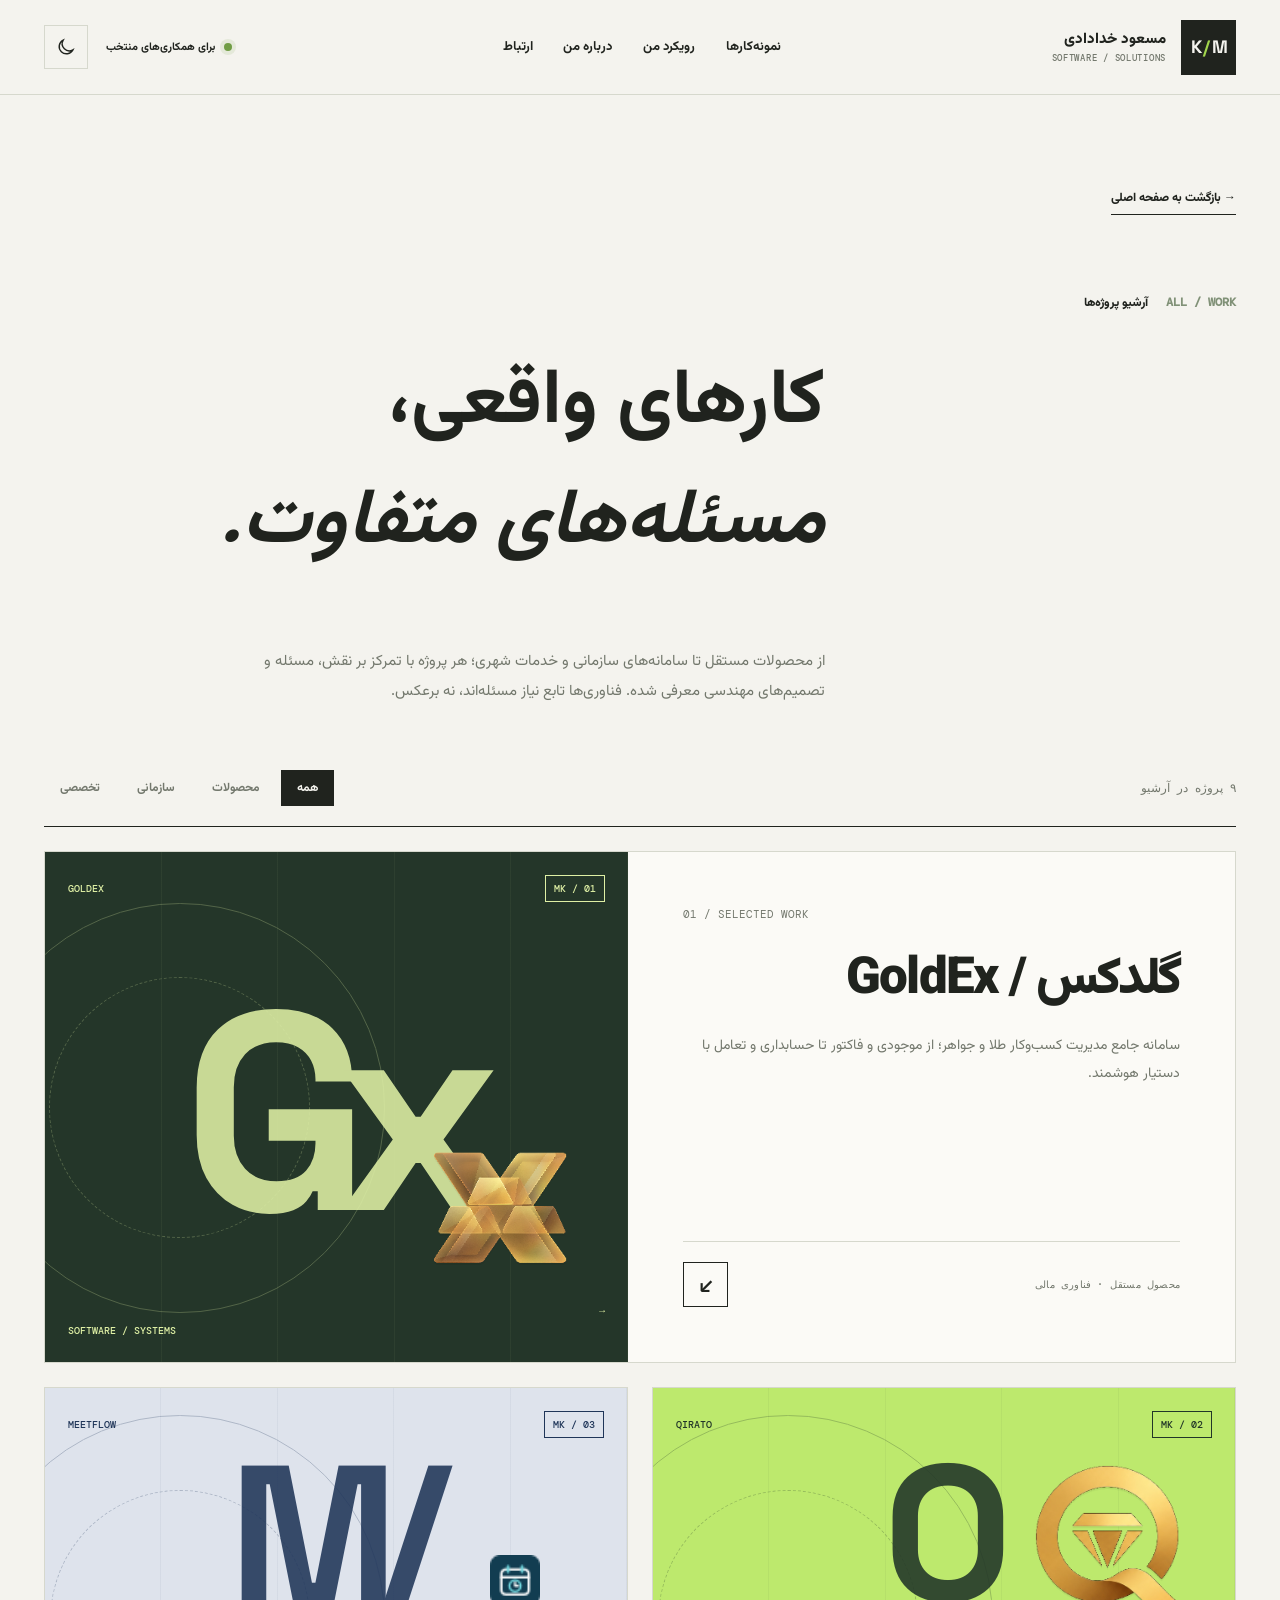
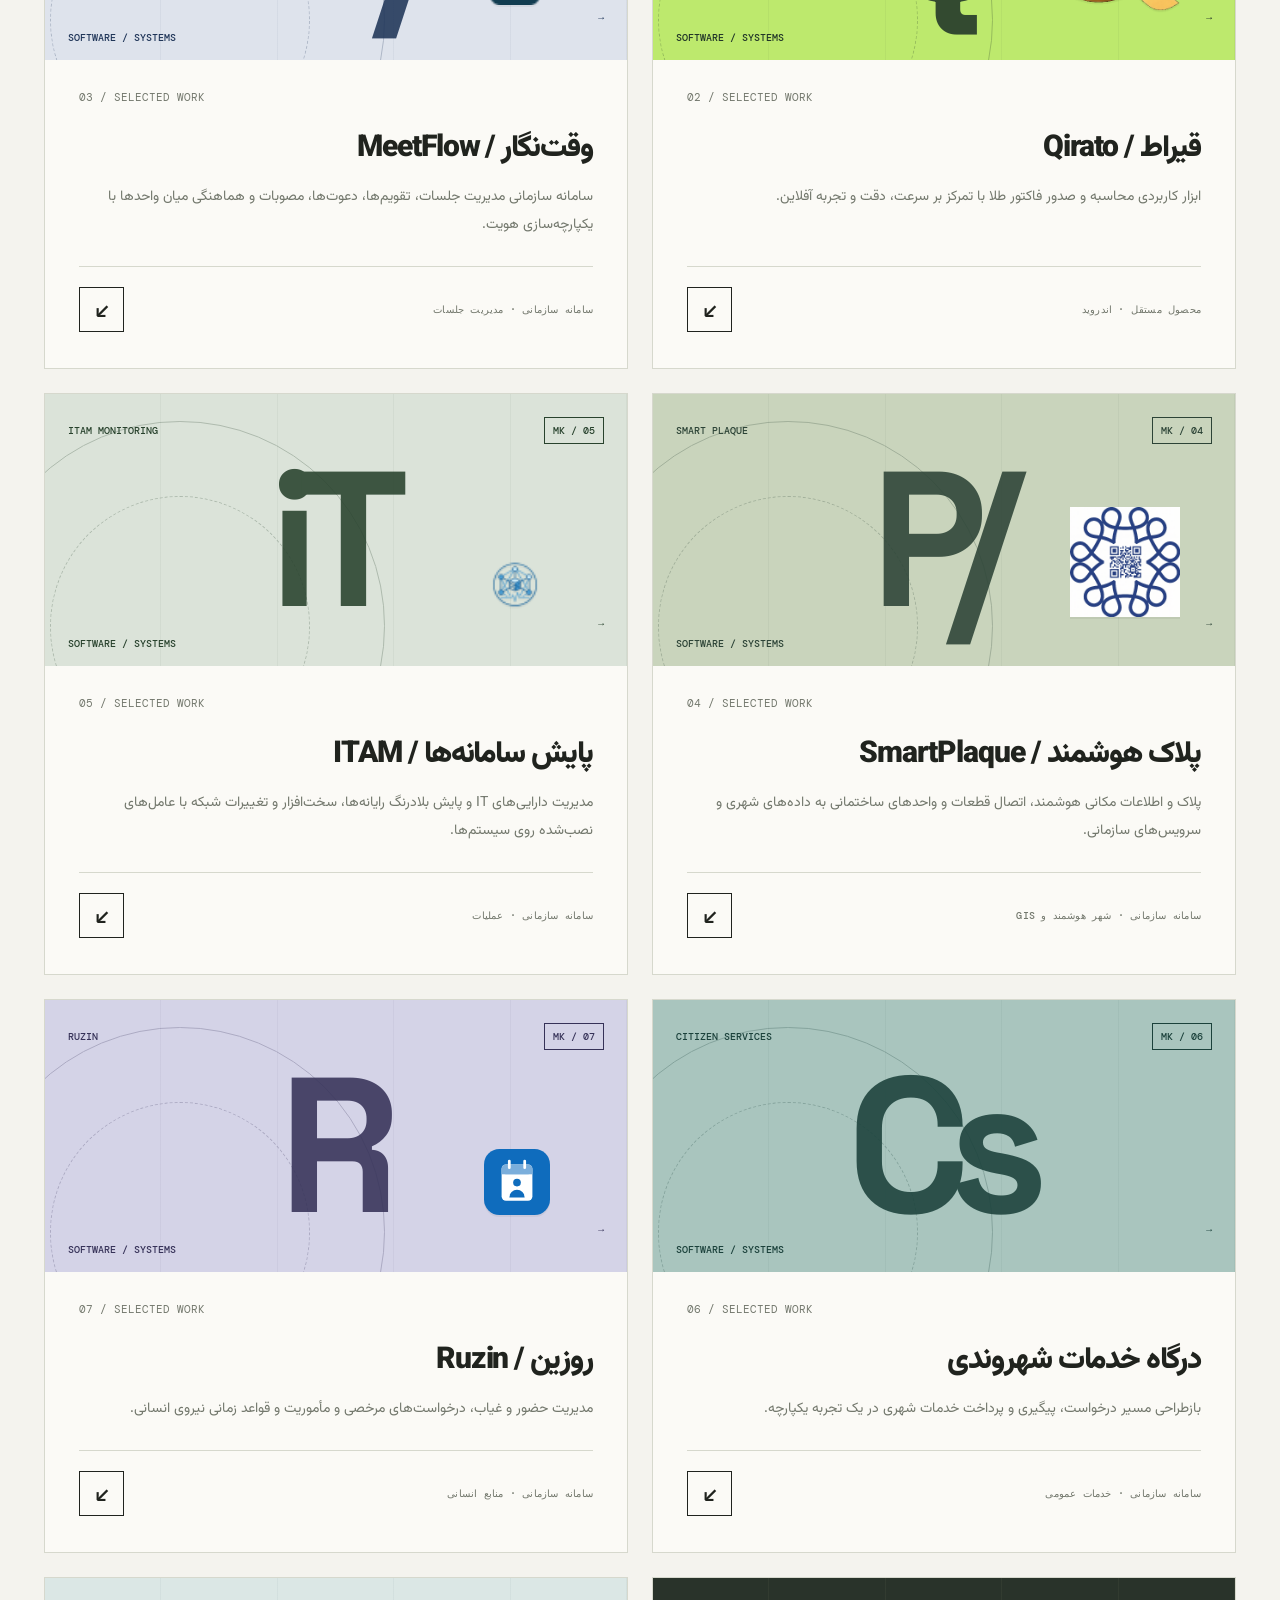
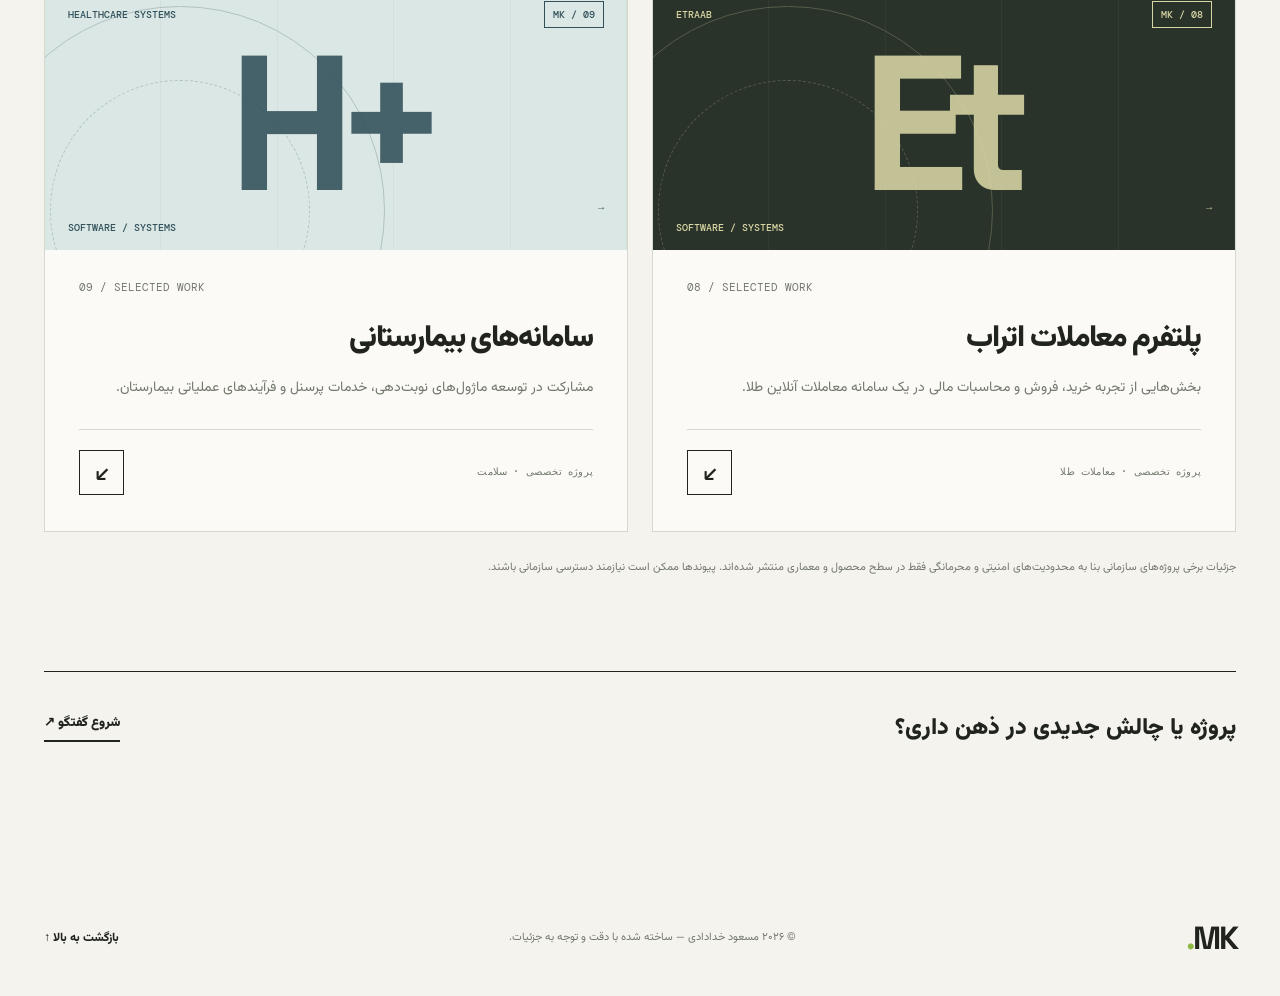
==== projects.html @ f6b13db1 "feat: split portfolio into curated homepage and researched project archive" ====
<!doctype html>
<html lang="fa" dir="rtl">
<head>
  <meta charset="utf-8">
  <meta name="viewport" content="width=device-width, initial-scale=1">
  <meta name="theme-color" content="#f4f3ee">
  <meta name="description" content="آرشیو نمونه‌کارهای مسعود خدادادی: GoldEx، Qirato، وقت‌نگار، پلاک هوشمند، ITAM و سامانه‌های سازمانی دیگر همراه با مسئله، نقش و تصمیم‌های فنی.">
  <meta name="keywords" content="مسعود خدادادی, Masoud Khodadadi, Software Engineer, Solution Architect, AI Native, Agent Orchestration, Product Engineering, GoldEx, .NET, معماری نرم‌افزار">
  <meta name="author" content="مسعود خدادادی">
  <meta property="og:type" content="website">
  <meta property="og:locale" content="fa_IR">
  <meta property="og:title" content="مسعود خدادادی — مهندسیِ محصول، فراتر از کد">
  <meta property="og:description" content="از شناخت مسئله و انتخاب معماری تا هدایت توسعه، اعتبارسنجی و تحویل نرم‌افزار.">
  <meta property="og:url" content="https://masoudkhodadadi.ir/projects.html">
  <meta property="og:image" content="https://masoudkhodadadi.ir/assets/masoud-portrait.jpg">
  <link rel="canonical" href="https://masoudkhodadadi.ir/projects.html">
  <link rel="icon" type="image/jpeg" href="/assets/masoud-portrait.jpg">
  <link rel="preconnect" href="https://fonts.googleapis.com">
  <link rel="preconnect" href="https://fonts.gstatic.com" crossorigin>
  <link href="https://fonts.googleapis.com/css2?family=DM+Mono:wght@400;500&family=Space+Grotesk:wght@400;500;600;700&family=Vazirmatn:wght@400;500;600;700;800;900&display=swap" rel="stylesheet">
  <link rel="stylesheet" href="/styles.css?v=4.0">
  <script defer src="/app.js?v=4.0"></script>
  <script type="application/ld+json">{"@context":"https://schema.org","@type":"Person","name":"Masoud Khodadadi","url":"https://masoudkhodadadi.ir/","jobTitle":"Software Engineer & Solution Architect","knowsAbout":["Software Architecture","Product Engineering","AI-assisted Software Development",".NET","Enterprise Systems"]}</script>
  <title>پروژه‌ها و نمونه‌کارها — مسعود خدادادی</title>
</head>
<body data-page="archive">
  <a class="skip-link" href="#main">رفتن به محتوای اصلی</a>
  <div class="scroll-line" id="scroll-line" aria-hidden="true"></div>
  <header class="site-header" id="site-header">
    <div class="shell header-inner">
      <a class="brand" href="/index.html" aria-label="مسعود خدادادی، صفحه اصلی">
        <span class="brand-symbol" aria-hidden="true"><span>M</span><span class="brand-slash">/</span><span>K</span></span>
        <span class="brand-name">مسعود خدادادی<span class="brand-sub" lang="en" dir="ltr">SOFTWARE / SOLUTIONS</span></span>
      </a>
      <nav class="main-nav" aria-label="منوی اصلی">
        <a href="/projects.html">نمونه‌کارها</a>
        <a href="/index.html#approach">رویکرد من</a>
        <a href="/index.html#about">درباره من</a>
        <a href="/index.html#contact">ارتباط</a>
      </nav>
      <div class="header-actions">
        <span class="availability-label"><span class="signal-dot"></span> برای همکاری‌های منتخب</span>
        <button type="button" class="theme-switch" id="theme-switch" aria-label="تغییر حالت روشن و تاریک" title="تغییر تم">
          <svg class="moon-icon" viewBox="0 0 24 24" fill="none" stroke="currentColor" stroke-width="1.7" aria-hidden="true"><path d="M20.3 15.4A8.6 8.6 0 0 1 8.6 3.7 8.7 8.7 0 1 0 20.3 15.4Z"/></svg>
          <svg class="sun-icon" viewBox="0 0 24 24" fill="none" stroke="currentColor" stroke-width="1.7" aria-hidden="true"><circle cx="12" cy="12" r="4.2"/><path d="M12 1.5v2.2m0 16.6v2.2M1.5 12h2.2m16.6 0h2.2M4.6 4.6l1.6 1.6m11.6 11.6 1.6 1.6m0-14.8-1.6 1.6M6.2 17.8l-1.6 1.6"/></svg>
        </button>
        <button class="menu-switch" id="menu-switch" aria-expanded="false" aria-controls="mobile-nav" aria-label="باز کردن منو" type="button"><span></span><span></span></button>
      </div>
    </div>
    <nav class="mobile-nav" id="mobile-nav" aria-label="منوی موبایل" inert>
      <a href="/projects.html"><span>01</span> نمونه‌کارها</a>
      <a href="/index.html#approach"><span>02</span> رویکرد من</a>
      <a href="/index.html#about"><span>03</span> درباره من</a>
      <a href="/index.html#contact"><span>04</span> ارتباط</a>
    </nav>
  </header>

  <main id="main" class="archive-main">
    <section class="work-section section-pad work-archive" aria-labelledby="work-heading">
      <div class="shell">
        <a class="archive-back" href="/index.html">→ بازگشت به صفحه اصلی</a>
        <div class="section-heading">
          <div class="section-ident"><span class="section-no" lang="en">ALL / WORK</span><span>آرشیو پروژه‌ها</span></div>
          <div>
            <h1 id="work-heading" class="archive-title">کارهای واقعی،<br><em>مسئله‌های متفاوت.</em></h1>
            <p>از محصولات مستقل تا سامانه‌های سازمانی و خدمات شهری؛ هر پروژه با تمرکز بر نقش، مسئله و تصمیم‌های مهندسی معرفی شده. فناوری‌ها تابع نیاز مسئله‌اند، نه برعکس.</p>
          </div>
        </div>
        <div class="work-toolbar">
          <span class="work-count" id="work-count" aria-live="polite">پروژه‌ها</span>
          <div class="filters" role="group" aria-label="فیلتر پروژه‌ها">
            <button type="button" class="filter-btn is-active" data-filter="all" aria-pressed="true">همه</button>
            <button type="button" class="filter-btn" data-filter="product" aria-pressed="false">محصولات</button>
            <button type="button" class="filter-btn" data-filter="enterprise" aria-pressed="false">سازمانی</button>
            <button type="button" class="filter-btn" data-filter="industry" aria-pressed="false">تخصصی</button>
          </div>
        </div>
        <div class="project-grid" id="project-grid" aria-live="polite"></div>
        <noscript><p>نمونه‌کارها: GoldEx، Qirato، MeetFlow، SmartPlaque، ITAM، CitizenService، Ruzin، Etraab و سامانه‌های بیمارستانی.</p></noscript>
        <p class="work-note">جزئیات برخی پروژه‌های سازمانی بنا به محدودیت‌های امنیتی و محرمانگی فقط در سطح محصول و معماری منتشر شده‌اند. پیوندها ممکن است نیازمند دسترسی سازمانی باشند.</p>
        <div class="archive-cta"><span>پروژه یا چالش جدیدی در ذهن داری؟</span><a class="archive-cta-link" href="mailto:masoud.xpress@gmail.com?subject=Software%20Collaboration">شروع گفتگو ↗</a></div>
      </div>
    </section>
  </main>

  <footer class="site-footer"><div class="shell footer-inner">
    <a class="footer-monogram" href="/index.html#top" aria-label="بازگشت به ابتدای صفحه">MK<span>.</span></a>
    <span>© ۲۰۲۶ مسعود خدادادی — ساخته شده با دقت و توجه به جزئیات.</span>
    <a class="back-top" href="/index.html#top">بازگشت به بالا ↑</a>
  </div></footer>

  <dialog class="project-dialog" id="project-dialog" aria-labelledby="dialog-heading">
    <div class="dialog-shell">
      <div class="dialog-top"><span lang="en">SELECTED WORK / CASE STUDY</span><button class="dialog-close" id="dialog-close" type="button" aria-label="بستن جزئیات">×</button></div>
      <div id="dialog-content"></div>
    </div>
  </dialog>
  <div class="toast" id="toast" role="status" aria-live="polite" aria-atomic="true"></div>
</body>
</html>
---- styles.css ----
/* MASOUD / FOLIO 04 — Editorial Product Engineering Portfolio
   Design principles: restrained palette, confident Persian type, visible hierarchy,
   real case studies, deliberate motion and accessible interaction.
*/
:root {
  color-scheme: light;
  --paper: #f4f3ee;
  --paper-raised: #fbfaf6;
  --ink: #20231e;
  --ink-2: #383c33;
  --muted: #73786d;
  --line: #d6d8cd;
  --dark: #151a16;
  --dark-2: #222a23;
  --lime: #c7f173;
  --lime-dark: #a2d54d;
  --white: #fbfcf6;
  --ease: cubic-bezier(.2,.8,.2,1);
  --shell: 1340px;
}
[data-theme="dark"] {
  color-scheme: dark;
  --paper: #191d19;
  --paper-raised: #242924;
  --ink: #edf0e5;
  --ink-2: #d7ddcd;
  --muted: #abb2a2;
  --line: #404940;
}
*,*::before,*::after { box-sizing: border-box; }
html { scroll-behavior: smooth; scroll-padding-top: 104px; }
body { margin: 0; min-width: 320px; overflow-x: clip; background: var(--paper); color: var(--ink); font-family: 'Vazirmatn', Tahoma, sans-serif; -webkit-font-smoothing: antialiased; transition: background-color .3s, color .3s; }
body.menu-open, body.dialog-open { overflow: hidden; }
::selection { background: var(--lime); color: #101811; }
a { color: inherit; text-decoration: none; }
button { font: inherit; cursor: pointer; }
button:disabled { cursor: not-allowed; }
img { max-width: 100%; display: block; }
svg { display:block; }
a,button { -webkit-tap-highlight-color: transparent; }
:focus-visible { outline: 3px solid var(--lime-dark); outline-offset: 4px; }
.shell { width: min(var(--shell), calc(100% - 88px)); margin-inline: auto; }
.skip-link { position: fixed; inset: -100px auto auto 16px; z-index: 999; background: var(--lime); color: var(--dark); padding: 12px 20px; font-weight: 800; }
.skip-link:focus { top: 10px; }
.scroll-line { position: fixed; top:0; right: 0; left:auto; z-index: 150; width: 0; height: 3px; background:var(--lime-dark); transition:width .08s linear; pointer-events:none; }
.eyebrow, .section-no, .footnote-index, .cap-index, .cap-foot, .method-row > span:first-child, .hero-overline, .project-index, .work-count, .card-kicker, .card-meta, .work-note, .footer-monogram, .dialog-top, .dialog-kicker, .dialog-tags, .contact-overline, .brand-sub, .editorial-mark, .about-stamp, .project-logo-text { font-family: 'DM Mono', 'Space Grotesk', monospace; }

/* Navigation: precise and quiet */
.site-header { position: sticky; top: 0; z-index: 100; background: var(--paper); border-bottom: 1px solid var(--line); transition: background .25s, box-shadow .25s; }
.site-header.scrolled { box-shadow: 0 8px 28px rgba(0,0,0,.045); }
.header-inner { height: 94px; display:flex; align-items:center; gap:40px; justify-content:space-between; }
.brand { display:inline-flex; align-items:center; gap: 15px; flex-shrink: 0; }
.brand-symbol { width: 55px; height:55px; background:var(--ink); color:var(--paper); display:grid; place-items:center; grid-template-columns:auto auto auto; gap:1px; padding: 0 9px; font:700 18px/1 'Space Grotesk',sans-serif; letter-spacing:-.1em; }
.brand-slash { color: var(--lime-dark); padding-inline: 1px; }
.brand-name { display:flex; flex-direction:column; gap:2px; font-size: 15px; font-weight:800; line-height:1.4; white-space:nowrap; }
.brand-sub { font-size:9px; letter-spacing:.08em; font-weight:500; color:var(--muted); }
.main-nav { display:flex; align-items:center; justify-content:center; gap: clamp(16px, 2.4vw, 42px); font-size: 13px; font-weight:700; }
.main-nav a { position:relative; padding-block:16px; white-space:nowrap; }
.main-nav a::after { content:""; position:absolute; bottom:11px; right:0; left:100%; height:1px; background:currentColor; transition:left .26s var(--ease); }
.main-nav a:hover::after, .main-nav a:focus-visible::after { left:0; }
.header-actions { display:flex; align-items:center; gap: 18px; }
.availability-label { white-space:nowrap; display:inline-flex; gap: 9px; align-items:center; font-size: 11px; font-weight:700; }
.signal-dot { width:8px; height:8px; background:#709d44; border-radius:50%; box-shadow:0 0 0 4px rgba(112,157,68,.12); }
.theme-switch, .menu-switch { background:none; border:1px solid var(--line); color:var(--ink); width:44px; height:44px; display:grid; place-items:center; transition: background .2s, color .2s, border-color .2s; }
.theme-switch:hover { background:var(--ink); color:var(--paper); border-color:var(--ink); }
.theme-switch svg { width:20px; height:20px; }
.sun-icon { display:none; }
[data-theme="dark"] .sun-icon { display:block; }
[data-theme="dark"] .moon-icon { display:none; }
.menu-switch { display:none; }
.mobile-nav { display:none; }

/* Hero, dark for visual identity */
.hero { background:var(--dark); color:var(--white); isolation:isolate; }
.hero > .shell { padding-top:34px; }
.hero-overline { display:flex; gap:25px; align-items:center; color:#9caa9a; font-size: 10px; letter-spacing:.11em; direction:ltr; }
.hero-overline-mid { height:1px; background:#4c574b; flex:1; }
.hero-grid { display:grid; grid-template-columns: minmax(0,1.06fr) minmax(0,.86fr); gap: min(6vw,92px); align-items:center; padding-top:55px; padding-bottom:72px; }
.hero-writing { padding-block:25px; }
.hero-intro { font-size:15px; font-weight:700; color:#c5d0c0; display:flex; align-items:center; gap:12px; margin:0 0 22px; }
.hero-intro span { color:var(--lime); font-size:22px; font-weight:400; }
.hero h1 { font-weight:900; font-size: clamp(56px,6.6vw,108px); line-height:1.27; letter-spacing:-.055em; margin:0 0 34px; }
.hero-underline { position:relative; color:var(--lime); white-space:nowrap; }
.hero-underline::after { content:""; position:absolute; left:0; right:0; height:3px; bottom:-2px; background:var(--lime); transform:rotate(-1deg); opacity:.7; }
.hero-period { color:var(--lime); }
.hero-lead { max-width:550px; margin: 0 0 12px; font-weight:800; font-size:clamp(17px,2vw,22px); line-height:1.9; }
.hero-copy { max-width:560px; font-size:15px; font-weight:400; color:#aab6a8; line-height:2.15; margin:0; }
.hero-ctas { display:flex; gap:12px; margin-top:36px; flex-wrap:wrap; }
.action-link { min-width:176px; min-height:55px; display:inline-flex; justify-content:space-between; align-items:center; gap:25px; padding:12px 18px; font-size:13px; font-weight:800; transition:background .25s,color .25s,transform .25s; }
.action-link:hover { transform:translateY(-3px); }
.action-link-accent { background:var(--lime); color:var(--dark); }
.action-link-accent:hover { background:#defea2; }
.action-link-outline { border:1px solid #6b776c; color:#f3f6ee; }
.action-link-outline:hover { background:#293329; }
.action-arrow { font:500 22px/1 'Space Grotesk',sans-serif; }
.hero-art { min-width:0; }
.portrait-top-label,.portrait-bottom-label { display:flex; justify-content:space-between; gap:15px; font:500 9px/1.5 'DM Mono',monospace; color:#a7b2a5; letter-spacing:.06em; }
.portrait-top-label { padding-bottom:16px; }
.portrait-bottom-label { padding-top:17px; }
.portrait-stage { position:relative; height:clamp(430px,42vw,620px); overflow:hidden; border:1px solid #687565; background:#2b332c; }
.portrait-stage img { height:100%; width:100%; object-fit:cover; object-position:50% 31%; filter:grayscale(.9) contrast(1.08); transition:filter .7s,transform .8s var(--ease); }
.portrait-stage:hover img { filter:grayscale(.25) contrast(1.03); transform:scale(1.035); }
.portrait-stage::after { content:""; position:absolute; inset:0; background:linear-gradient(0deg,rgba(4,15,8,.45),transparent 40%); pointer-events:none; }
.portrait-grid { position:absolute; inset:0; background:linear-gradient(to right,rgba(255,255,255,.09) 1px,transparent 1px),linear-gradient(to bottom,rgba(255,255,255,.09) 1px,transparent 1px); background-size: 33.333% 33.333%; opacity:.25; pointer-events:none; }
.portrait-corner { position:absolute; width:28px; height:28px; border-color:var(--lime); border-style:solid; z-index:2; }
.portrait-corner-tl { top:22px; left:22px; border-width:2px 0 0 2px; }
.portrait-corner-br { bottom:22px; right:22px; border-width:0 2px 2px 0; }
.portrait-tag { z-index:2; position:absolute; bottom:22px; left:24px; font:500 11px/1.4 'DM Mono',monospace; color:var(--lime); letter-spacing:.07em; }
.hero-footnotes { display:grid; grid-template-columns:repeat(3,1fr); border-top:1px solid #414a40; }
.hero-footnotes > div { display:flex; align-items:center; gap:17px; min-height:100px; padding: 15px 28px; font-size:12px; color:#a7b4a5; line-height:1.8; }
.hero-footnotes > div:not(:last-child) { border-left:1px solid #414a40; }
.hero-footnotes > div:first-child { padding-right:0; }
.hero-footnotes strong { display:block; color:#eff2eb; font-weight:800; font-size:13px; }
.footnote-index { color:var(--lime); font-size:11px; align-self:flex-start; margin-top:11px; }

/* Reusable editorial section language */
.section-pad { padding-block: clamp(88px, 10.5vw, 155px); }
.section-heading { display:grid; grid-template-columns: 1fr 2.05fr; gap:30px; margin-bottom:63px; }
.section-ident { display:flex; align-items:flex-start; gap:18px; font-size:12px; font-weight:800; padding-top:14px; }
.section-no { font-size:12px; letter-spacing:0; color:#809177; }
.section-heading h2, .about-heading-wrap h2 { font-size:clamp(43px,6.2vw,88px); line-height:1.35; font-weight:900; letter-spacing:-.055em; margin:0 0 26px; }
.section-heading h2 em,.about-heading-wrap h2 em { font-style:normal; color:#899486; }
.section-heading p { font-size:15px; color:var(--muted); max-width:610px; line-height:2; margin:0; }

/* Work cards: project-specific graphic systems, no stock placeholders */
.work-toolbar { display:flex; align-items:center; justify-content:space-between; gap:20px; border-bottom:1px solid var(--ink); padding:0 0 20px; margin-bottom:24px; }
.work-count { color:var(--muted); font-size:12px; white-space:nowrap; }
.filters { display:flex; flex-wrap:wrap; gap:5px; align-items:center; }
.filter-btn { border:0; background:transparent; padding:9px 16px; font-weight:700; color:var(--muted); font-size:12px; border-radius:0; transition:color .25s,background .25s; }
.filter-btn:hover { color:var(--ink); }
.filter-btn.is-active { color:var(--paper); background:var(--ink); }
.project-grid { display:grid; grid-template-columns:repeat(2,minmax(0,1fr)); gap:24px; }
.project-card { min-width:0; background:var(--paper-raised); color:var(--ink); border:1px solid var(--line); display:flex; flex-direction:column; overflow:hidden; transition:border-color .28s, transform .3s var(--ease); }
.project-card:hover { border-color:var(--ink-2); transform:translateY(-4px); }
.project-card.featured { grid-column:span 2; display:grid; grid-template-columns:1.02fr .98fr; min-height:510px; }
.project-card.featured .project-visual { order:2; min-height:510px; height:100%; }
.project-card.featured .project-main { order:1; padding:clamp(28px,4.3vw,65px); justify-content:center; }
.project-card.featured h3 { font-size:clamp(38px,4vw,60px); }
.project-visual { --vbg:#d5ded2; --vfg:#152419; position:relative; min-height:272px; height:272px; background:var(--vbg); color:var(--vfg); padding:23px; overflow:hidden; isolation:isolate; display:flex; flex-direction:column; justify-content:space-between; }
.project-visual[data-visual="gold"] { --vbg:#243629;--vfg:#dff0a5; }
.project-visual[data-visual="qirato"] { --vbg:#bde96d;--vfg:#213528; }
.project-visual[data-visual="meet"] { --vbg:#dee3ec;--vfg:#1f3558; }
.project-visual[data-visual="city"] { --vbg:#a9c5be;--vfg:#1b413b; }
.project-visual[data-visual="ruzin"] { --vbg:#d4d3e7;--vfg:#363258; }
.project-visual[data-visual="itam"] { --vbg:#dbe3d9;--vfg:#28422d; }
.project-visual[data-visual="rank"] { --vbg:#e8d7c6;--vfg:#583a30; }
.project-visual[data-visual="etraab"] { --vbg:#29332a;--vfg:#d9d6a5; }
.project-visual[data-visual="his"] { --vbg:#dbe7e5;--vfg:#31505a; }
.visual-top { display:flex; align-items:center; justify-content:space-between; position:relative; z-index:3; font:500 10px/1.5 'DM Mono',monospace; }
.visual-top span:last-child { border:1px solid currentColor; padding:5px 8px; }
.visual-display { display:flex; align-items:center; justify-content:center; flex:1; position:relative; z-index:2; }
.visual-monogram { font:700 clamp(90px,15vw,245px)/1 'Space Grotesk',sans-serif; letter-spacing:-.12em; opacity:.88; transform:translateX(-.04em); user-select:none; }
.featured .visual-monogram { font-size:clamp(125px,22vw,310px); }
.visual-logo { width: min(145px, 28%); max-height:180px; object-fit:contain; position:absolute; right:6%; bottom:10%; mix-blend-mode:normal; filter:drop-shadow(0 2px 0 rgba(0,0,0,.05)); }
.visual-rules { position:absolute; inset:0; background:repeating-linear-gradient(to right,transparent 0,transparent calc(20% - 1px),currentColor calc(20% - 1px), currentColor 20%); opacity:.05; z-index:0; }
.visual-orbit { position:absolute; width:clamp(240px,32vw,440px); aspect-ratio:1; border:1px solid currentColor; opacity:.25; border-radius:50%; left:-12%; top:10%; z-index:1; }
.visual-orbit::after { content:""; position:absolute; inset:18%; border:1px dashed currentColor; border-radius:50%; }
.visual-bottom { display:flex; justify-content:space-between; align-items:end; gap:10px; font:500 10px/1.6 'DM Mono',monospace; position:relative; z-index:3; }
.visual-bottom > span:last-child { transform:rotate(-90deg) translateX(20px); transform-origin:center; }
.project-main { padding:30px 34px 36px; display:flex; flex-direction:column; min-width:0; flex:1; }
.project-index { color:var(--muted); font-size:11px; margin-bottom:22px; }
.project-main h3 { margin:0 0 12px; font-size:clamp(23px,2.35vw,36px); font-weight:900; letter-spacing:-.035em; line-height:1.5; }
.project-main p { margin:0 0 27px; font-size:14px; color:var(--muted); line-height:2; max-width:560px; }
.project-bottom { display:flex; align-items:center; justify-content:space-between; gap:17px; margin-top:auto; border-top:1px solid var(--line); padding-top:20px; }
.project-bottom span { font:500 10px/1.4 'DM Mono',monospace; color:var(--muted); letter-spacing:.02em; }
.project-open { border:1px solid var(--ink); background:transparent; color:var(--ink); width:45px; height:45px; flex:0 0 45px; display:grid; place-items:center; font:500 23px/1 'Space Grotesk',sans-serif; transition:background .2s,color .2s,transform .2s; }
.project-open:hover { background:var(--ink);color:var(--paper);transform:translate(-3px,3px); }
.work-note { margin:27px 0 0; font-size:11px; font-family:'Vazirmatn',sans-serif; color:var(--muted); }

/* manifesto / method */
.statement-section { background:var(--dark); color:var(--white); padding-block:clamp(85px,10vw,145px); }
.section-ident.invert { color:#d7e2d5; padding:0 0 55px; }
.invert .section-no { color:var(--lime); }
.statement-layout { display:grid; grid-template-columns:1.5fr .5fr; gap:60px; align-items:end; margin-bottom:80px; }
.statement-layout h2 { margin:0; font-size:clamp(42px,6vw,86px); line-height:1.48; letter-spacing:-.045em; font-weight:900; }
.lime-period { color:var(--lime); }
.statement-muted { color:#7e8d7d; }
.statement-aside { max-width:350px; justify-self:end; }
.statement-aside .editorial-mark { color:var(--lime); font-size:62px; line-height:1; display:block; margin-bottom:30px; }
.statement-aside p { font-size:14px; line-height:2.2; color:#b7c3b4; margin:0; }
.method-list { border-top:1px solid #52604f; }
.method-row { display:grid; grid-template-columns:1.05fr 1.2fr 1.9fr 35px; align-items:center; gap:22px; padding:25px 5px; border-bottom:1px solid #52604f; transition:padding .2s, background .2s; }
.method-row:hover { padding-inline:15px; background:#202a21; }
.method-row > span:first-child { font-size:11px; color:var(--lime); white-space:nowrap; }
.method-row h3 { margin:0; font-weight:800; font-size:20px; }
.method-row p { margin:0; font-size:13px; line-height:1.9; color:#a9b8a7; }
.method-icon { font:400 23px/1 'Space Grotesk',sans-serif; color:var(--lime); justify-self:end; }

/* Capabilities */
.expertise-section { border-bottom:1px solid var(--line); }
.expertise-grid { display:grid; grid-template-columns:repeat(3,1fr); border-top:1px solid var(--ink); border-bottom:1px solid var(--ink); }
.expertise-card { min-width:0; padding:31px 28px 32px; display:flex; flex-direction:column; min-height:390px; }
.expertise-card:first-child { padding-right:0; }
.expertise-card:not(:last-child) { border-left:1px solid var(--line); }
.expertise-card:last-child { padding-left:0; }
.cap-index { font-size:11px; color:var(--muted); direction:ltr; align-self:start; }
.expertise-card h3 { font-size:clamp(21px,2vw,26px); font-weight:900; margin:0 0 15px; }
.expertise-card p { font-size:13px; line-height:2.05; color:var(--muted); margin:0 0 28px; }
.cap-foot { font-size:10px; color:var(--ink-2); direction:ltr; text-align:left; margin-top:auto; line-height:1.8; }
.cap-glyph { height:130px; display:flex; justify-content:center; align-items:center; margin:12px auto 32px; position:relative; width:180px; }
.cap-glyph-one span { position:absolute; border:2px solid var(--ink); height:62px;width:62px;transform:rotate(45deg); }
.cap-glyph-one span:nth-child(1){ transform:translate(0,-23px) rotate(45deg); }
.cap-glyph-one span:nth-child(2){ transform:translate(26px,7px) rotate(45deg); }
.cap-glyph-one span:nth-child(3){ transform:translate(-26px,7px) rotate(45deg); }
.cap-glyph-one span:nth-child(4){ transform:translate(0,34px) rotate(45deg); background:var(--lime); }
.cap-glyph-two span { height:18px;width:18px; border-radius:50%; background:var(--ink); position:absolute; }
.cap-glyph-two span:nth-child(1){ transform:translate(0,-50px); }
.cap-glyph-two span:nth-child(2){ transform:translate(-52px,-8px); }
.cap-glyph-two span:nth-child(3){ transform:translate(52px,-8px); }
.cap-glyph-two span:nth-child(4){ transform:translate(-31px,50px); }
.cap-glyph-two span:nth-child(5){ transform:translate(31px,50px); background:var(--lime-dark); }
.cap-glyph-two::before { content:""; position:absolute; inset:18px 39px; border:1px dashed var(--muted); transform:rotate(40deg); border-radius:40%; }
.cap-glyph-three { justify-content:center;gap:8px;align-items:flex-end;padding-bottom:13px; }
.cap-glyph-three span { display:block; width:24px;background:var(--ink); }
.cap-glyph-three span:nth-child(1){height:30px;}.cap-glyph-three span:nth-child(2){height:62px;}.cap-glyph-three span:nth-child(3){height:92px;background:var(--lime-dark);}.cap-glyph-three span:nth-child(4){height:118px;}
.stack-line { display:flex; gap:30px; align-items:center; justify-content:space-between; padding-top:35px; }
.stack-line > span { font-size:12px; font-weight:800; white-space:nowrap; }
.stack-line p { color:var(--muted); font:500 12px/1.9 'DM Mono',monospace; text-align:left; margin:0; }

/* About */
.about-section { background:var(--paper-raised); }
.about-layout { display:grid; grid-template-columns:1fr 1fr; gap: clamp(65px,8vw,130px); }
.about-heading-wrap h2 { margin:50px 0 0; }
.about-stamp { display:block; width:max-content; margin-top:70px; padding:25px; border:2px solid var(--ink); font-size:17px; font-weight:700; line-height:1.6; letter-spacing:-.02em; transform:rotate(8deg); direction:ltr; }
.about-stamp span { color:var(--lime-dark); margin-left:8px; }
.about-body { padding-top:82px; }
.about-body p { font-size:15px; color:var(--muted); line-height:2.2; margin:0 0 23px; }
.about-body .about-lead { color:var(--ink); font-size:clamp(22px,2.7vw,32px); line-height:1.9; font-weight:800; margin-bottom:33px; }
.about-facts { display:grid; grid-template-columns:repeat(3,1fr); gap:10px; border-top:1px solid var(--ink); margin-top:42px; padding-top:25px; }
.about-facts > div { display:flex;flex-direction:column;gap:6px; }
.about-facts strong { font:700 clamp(28px,3.5vw,46px)/1.6 'Space Grotesk','Vazirmatn',sans-serif; letter-spacing:-.06em; direction:ltr; align-self:start; }
.about-facts strong span { color:var(--lime-dark); font-size:20px; }
.about-facts > div > span { color:var(--muted); font-size:11px; }

/* Contact & footer */
.contact-section { background:var(--dark); color:var(--white); padding:110px 0 125px; }
.contact-top { display:flex; justify-content:space-between; gap:35px; align-items:flex-start; }
.contact-overline { font-size:11px; letter-spacing:.06em; color:var(--lime); direction:ltr; text-align:right; margin:0 0 20px; }
.contact-top h2 { font-size:clamp(48px,8.4vw,130px); font-weight:900; line-height:1.3; letter-spacing:-.06em; margin:0 0 58px; }
.contact-top h2 em { color:var(--lime); font-style:normal; }
.contact-symbol { color:var(--lime); font:500 clamp(75px,13vw,210px)/1 'Space Grotesk',sans-serif; transform:rotate(-6deg); }
.contact-actions { display:flex; justify-content:space-between; align-items:center; gap:25px; border-top:1px solid #788777; border-bottom:1px solid #788777; padding:24px 0; }
.contact-email { direction:ltr; font:500 clamp(17px,2.65vw,39px)/1.7 'Space Grotesk',sans-serif; letter-spacing:-.025em; overflow-wrap:anywhere; }
.contact-email span { color:var(--lime); padding-left:14px; }
.copy-email { background:transparent; border:1px solid #778773; color:var(--white); min-height:48px; display:flex; gap:25px; align-items:center; justify-content:space-between; padding:8px 16px; font-size:12px; white-space:nowrap; }
.copy-email:hover { background:var(--lime); color:var(--dark); border-color:var(--lime); }
.copy-email span:last-child { font-size:18px; }
.contact-note { color:#a5b2a4; font-size:12px; margin:23px 0 0; line-height:2; }
.site-footer { background:var(--paper); }
.footer-inner { display:flex; align-items:center; justify-content:space-between; gap:22px; min-height:116px; }
.footer-monogram { font:700 32px/1 'Space Grotesk',sans-serif; letter-spacing:-.08em; }
.footer-monogram span { color:#8fb945; }
.footer-inner > span { font-size:11px; color:var(--muted); text-align:center; }
.back-top { font-size:12px; font-weight:800; }

/* Case study modal */
.project-dialog { border:0; padding:0; color:var(--ink); background:var(--paper-raised); width:min(800px,calc(100vw - 34px)); max-width:800px; max-height:min(91dvh,900px); margin:auto; box-shadow:0 26px 110px rgba(0,0,0,.26); }
.project-dialog::backdrop { background:rgba(7,13,8,.76); backdrop-filter:blur(6px); }
.dialog-shell { padding:clamp(25px,4vw,50px); }
.dialog-top { display:flex;align-items:center;justify-content:space-between;gap:30px; padding-bottom:20px;border-bottom:1px solid var(--line);font-size:11px;color:var(--muted);direction:ltr; }
.dialog-close { border:1px solid var(--ink); color:var(--ink);background:transparent;width:40px;height:40px;font:400 29px/1 'Space Grotesk',sans-serif; }
.dialog-close:hover { background:var(--ink);color:var(--paper); }
.dialog-kicker { font-size:11px; color:var(--muted); margin-top:27px; direction:ltr; text-align:right; }
.dialog-content h2 { font-size:clamp(29px,4vw,48px);font-weight:900;line-height:1.5;margin:15px 0 18px; }
.dialog-content .dialog-summary { font-size:17px;line-height:2;color:var(--ink-2); margin-bottom:30px; }
.dialog-section { border-top:1px solid var(--line);padding-block:20px;display:grid;grid-template-columns:125px 1fr;gap:25px; }
.dialog-section h3 {font-size:12px;margin:0;font-weight:800;}
.dialog-section p,.dialog-section ul { margin:0;color:var(--muted);font-size:13px;line-height:2; }
.dialog-section ul {padding-right:18px;}
.dialog-tags { font-size:10px;line-height:2;color:var(--ink-2);letter-spacing:.02em; }
.dialog-visit { display:inline-flex;align-items:center;gap:20px;border-bottom:2px solid var(--ink);font-weight:800;font-size:13px;padding-bottom:5px;margin-top:26px; }
.dialog-visit:hover { color:#628b36; }
.toast { position:fixed;bottom:25px;left:25px; z-index:200; background:var(--dark);color:var(--white);padding:12px 20px;font-size:12px;opacity:0;visibility:hidden;transform:translateY(8px);transition:all .2s;max-width:calc(100% - 50px); }
.toast.visible { opacity:1;visibility:visible;transform:translateY(0); }

/* Keyboard and reduced-motion respect */
@media (prefers-reduced-motion:no-preference) {
  [data-reveal] { transition:opacity .55s var(--ease), transform .65s var(--ease); }
  .has-js [data-reveal]:not(.revealed) { opacity:0; transform:translateY(24px); }
}
@media (prefers-reduced-motion:reduce) {
  *,*::before,*::after { scroll-behavior:auto !important;animation-duration:.01ms!important;transition-duration:.01ms!important; }
}

/* Tablet and compact laptop */
@media (max-width:1150px) {
  .shell { width:min(var(--shell),calc(100% - 56px)); }
  .availability-label { display:none; }
  .main-nav { gap:23px; }
  .hero h1 {font-size:clamp(54px,6vw,80px);}
  .hero-grid { gap:45px; }
  .project-visual {min-height:235px;height:235px;}
}
@media (max-width:900px) {
  .header-inner {height:78px;}
  .main-nav {display:none;}
  .menu-switch { display:flex; align-items:center;justify-content:center;flex-direction:column;gap:6px; }
  .menu-switch span {height:2px;width:20px;background:currentColor;transition:transform .2s;}
  .menu-switch[aria-expanded="true"] span:first-child {transform:translateY(4px) rotate(45deg);}
  .menu-switch[aria-expanded="true"] span:last-child {transform:translateY(-4px) rotate(-45deg);}
  .mobile-nav {position:absolute;top:100%;inset-inline:0;background:var(--paper);color:var(--ink);padding:18px 28px 35px;box-shadow:0 30px 45px rgba(0,0,0,.17);border-top:1px solid var(--line); }
  .mobile-nav.open {display:flex;flex-direction:column;gap:0;}
  .mobile-nav a {display:flex;gap:20px;align-items:center;font-size:24px;font-weight:800;padding:17px 5px;border-bottom:1px solid var(--line);}
  .mobile-nav a span {font:500 12px 'DM Mono',monospace;color:var(--muted);}
  .hero-grid {grid-template-columns:1fr 1fr;gap:28px;}
  .hero h1 {font-size:clamp(44px,6.5vw,68px);}
  .hero-copy {font-size:13px;}
  .portrait-stage {height:430px;}
  .hero-footnotes > div {gap:8px;padding-inline:12px;font-size:10px;}
  .hero-footnotes strong {font-size:11px;}
  .statement-layout {grid-template-columns:1fr;gap:22px;}
  .statement-aside {justify-self:start;max-width:620px;display:flex;align-items:center;gap:25px;}
  .statement-aside .editorial-mark {margin:0;font-size:45px;}
  .method-row {grid-template-columns:1fr 1.1fr 1.5fr 26px;gap:14px;}
  .method-row h3 {font-size:17px;}
  .about-layout {gap:40px;}
  .about-body {padding-top:65px;}
}
@media (max-width:700px) {
  html {scroll-padding-top:80px;}
  .shell {width:calc(100% - 38px);}
  .header-inner {height:72px;}
  .brand-symbol {width:44px;height:44px;font-size:14px;}
  .brand {gap:10px;}
  .brand-name {font-size:13px;}
  .brand-sub {font-size:8px;}
  .header-actions {gap:8px;}
  .theme-switch,.menu-switch {width:40px;height:40px;}
  .hero > .shell {padding-top:24px;}
  .hero-overline {font-size:8px;gap:12px;}
  .hero-overline > span:last-child {display:none;}
  .hero-grid {grid-template-columns:1fr;gap:30px;padding-top:32px;padding-bottom:30px;}
  .hero-writing {padding:12px 0 0;}
  .hero-intro {margin-bottom:16px;font-size:12px;}
  .hero h1 {font-size:clamp(48px,12.2vw,72px);line-height:1.32;margin-bottom:25px;}
  .hero-lead {font-size:17px;line-height:1.9;}
  .hero-copy {font-size:13px;line-height:2.05;}
  .hero-ctas {margin-top:28px;gap:9px;}
  .action-link {min-width:0;flex:1;padding:10px 13px;min-height:50px;gap:10px;font-size:12px;}
  .portrait-stage {height:clamp(300px,80vw,480px);}
  .portrait-top-label,.portrait-bottom-label {font-size:8px;}
  .portrait-stage img {object-position:50% 29%;}
  .hero-footnotes {grid-template-columns:1fr;padding:0 0 12px;}
  .hero-footnotes > div {border-left:0!important;border-bottom:1px solid #374335;min-height:65px;padding:12px 0!important;gap:20px;}
  .hero-footnotes > div:last-child {border-bottom:0;}
  .footnote-index {margin-top:9px;}
  .hero-footnotes strong {display:inline;margin-right:5px;}
  .section-pad {padding-block:86px;}
  .section-heading {grid-template-columns:1fr;gap:21px;margin-bottom:38px;}
  .section-ident {padding-top:0;font-size:12px;}
  .section-heading h2, .about-heading-wrap h2 {font-size:clamp(43px,11.5vw,67px);margin-bottom:13px;}
  .section-heading p {font-size:13px;line-height:2;}
  .work-toolbar {flex-direction:column;align-items:flex-start;gap:14px;}
  .filters {width:100%;flex-wrap:nowrap;overflow:auto;padding-bottom:2px;}
  .filter-btn {flex:1;white-space:nowrap;padding:10px 12px;}
  .project-grid {grid-template-columns:1fr;gap:17px;}
  .project-card.featured {grid-column:span 1;display:flex;min-height:0;}
  .project-card.featured .project-visual {order:0;height:310px;min-height:310px;}
  .project-card.featured .project-main {order:1;padding:28px;}
  .project-card.featured h3 {font-size:32px;}
  .project-visual {height:230px;min-height:230px;}
  .project-main {padding:25px;}
  .project-main h3 {font-size:25px;}
  .project-main p {font-size:13px;margin-bottom:18px;}
  .project-index {margin-bottom:15px;}
  .project-bottom {padding-top:15px;}
  .section-ident.invert {padding-bottom:38px;}
  .statement-section {padding-block:85px;}
  .statement-layout {margin-bottom:35px;}
  .statement-layout h2 {font-size:clamp(38px,10vw,58px);line-height:1.65;}
  .statement-aside .editorial-mark {display:none;}
  .statement-aside p {font-size:13px;}
  .method-row {grid-template-columns:1fr 30px;gap:7px 15px;padding:19px 0;}
  .method-row > span:first-child {grid-column:1;grid-row:1;}
  .method-row h3 {grid-column:1;grid-row:2;font-size:20px;}
  .method-row p {grid-column:1;grid-row:3;font-size:12px;}
  .method-row .method-icon {grid-column:2;grid-row:1 / span 3;}
  .expertise-grid {grid-template-columns:1fr;}
  .expertise-card {min-height:0;padding:25px 0 33px!important;border-left:0!important;}
  .expertise-card:not(:last-child) {border-bottom:1px solid var(--line);}
  .cap-glyph {height:105px;margin:6px auto 19px;}
  .expertise-card h3 {font-size:23px;}
  .expertise-card p {font-size:13px;margin-bottom:13px;}
  .stack-line {flex-direction:column;align-items:flex-start;gap:8px;}
  .stack-line p {font-size:11px;text-align:left;}
  .about-layout {grid-template-columns:1fr;gap:30px;}
  .about-heading-wrap h2 {margin:27px 0 0;}
  .about-stamp {display:none;}
  .about-body {padding:0;}
  .about-body p {font-size:13px;}
  .about-body .about-lead {font-size:23px;}
  .about-facts {gap:8px;}
  .about-facts strong {font-size:30px;}
  .about-facts > div > span {font-size:10px;}
  .contact-section {padding:85px 0;}
  .contact-top h2 {font-size:clamp(47px,11vw,70px);margin-bottom:42px;}
  .contact-symbol {display:none;}
  .contact-actions {flex-direction:column;align-items:stretch;gap:18px;}
  .contact-email {font-size:clamp(17px,5vw,28px);justify-content:space-between;}
  .copy-email {align-self:flex-start;}
  .footer-inner {min-height:125px;flex-wrap:wrap;justify-content:space-between;padding-block:28px;}
  .footer-inner > span {order:3;width:100%;text-align:right;}
  .dialog-section {grid-template-columns:1fr;gap:7px;}
  .dialog-content h2 {font-size:30px;}
  .dialog-content .dialog-summary {font-size:14px;}
}
@media (max-width:380px) {
  .brand-name {font-size:12px;}
  .brand-sub {font-size:7px;}
  .hero h1 {font-size:46px;}
  .project-card.featured h3 {font-size:27px;}
  .about-facts strong {font-size:24px;}
}


/* Curated home vs. full work archive */
.archive-main { min-height: 70vh; }
.work-archive { padding-top: clamp(55px,7vw,95px); }
.archive-back { display: inline-flex; align-items: center; gap:12px; border-bottom: 1px solid var(--ink); font-weight:800; font-size:12px; padding-bottom:7px; margin-bottom:65px; transition:transform .2s; }
.archive-back:hover { transform:translateX(5px); }
.section-heading .archive-title { font-size:clamp(42px,6vw,82px); }
.home-work-toolbar { border-bottom:1px solid var(--ink); }
.work-explore { display:inline-flex;gap:16px;align-items:center;font-size:12px;font-weight:800;border-bottom:1px solid transparent;padding:8px 0; }
.work-explore:hover { border-bottom-color:currentColor; }
.work-explore span {font:500 20px/1 'Space Grotesk',sans-serif;}
.work-all-link-wrap { margin-top:42px; display:flex; justify-content:center; }
.work-all-link { display:flex;align-items:center;justify-content:space-between;min-width:min(100%,375px);gap:28px;padding:22px 27px;background:var(--ink);color:var(--paper);font-size:15px;font-weight:800;transition:transform .25s var(--ease), background .25s; }
.work-all-link:hover { transform:translateY(-3px);background:#3f523b;color:#f7ffe8; }
.work-all-link span:last-child { font:500 26px/1 'Space Grotesk',sans-serif; }
.project-visual[data-visual="plaque"] { --vbg:#c9d4bc;--vfg:#2c4336; }
.project-visual[data-visual="plaque"] .visual-logo { width:110px; max-width:35%; height:auto; object-fit:contain; }
.project-visual[data-visual="itam"] .visual-logo,
.project-visual[data-visual="meet"] .visual-logo { width:50px; height:50px; max-width:none; object-fit:contain; position:absolute;right:12%;bottom:13%; }
.project-visual[data-visual="ruzin"] .visual-logo { width:66px; height:66px; max-width:none; object-fit:contain; position:absolute;right:10%;bottom:14%; }
.archive-cta {display:flex;align-items:center;justify-content:space-between;gap:26px;margin-top:95px;padding:38px 0 0;border-top:1px solid var(--ink);font-size:23px;font-weight:900;}
.archive-cta-link {font-size:13px; border-bottom:2px solid var(--ink);padding-bottom:7px;white-space:nowrap;}
.archive-cta-link:hover { color:#72913c; }
@media(max-width:700px){
 .archive-back {margin-bottom:35px;}
 .archive-cta {margin-top:55px;align-items:flex-start;flex-direction:column;font-size:20px;}
 .work-explore{font-size:11px;}
 .work-all-link-wrap {margin-top:28px;}
 .project-visual[data-visual="plaque"] .visual-logo {max-width:30%;}
}
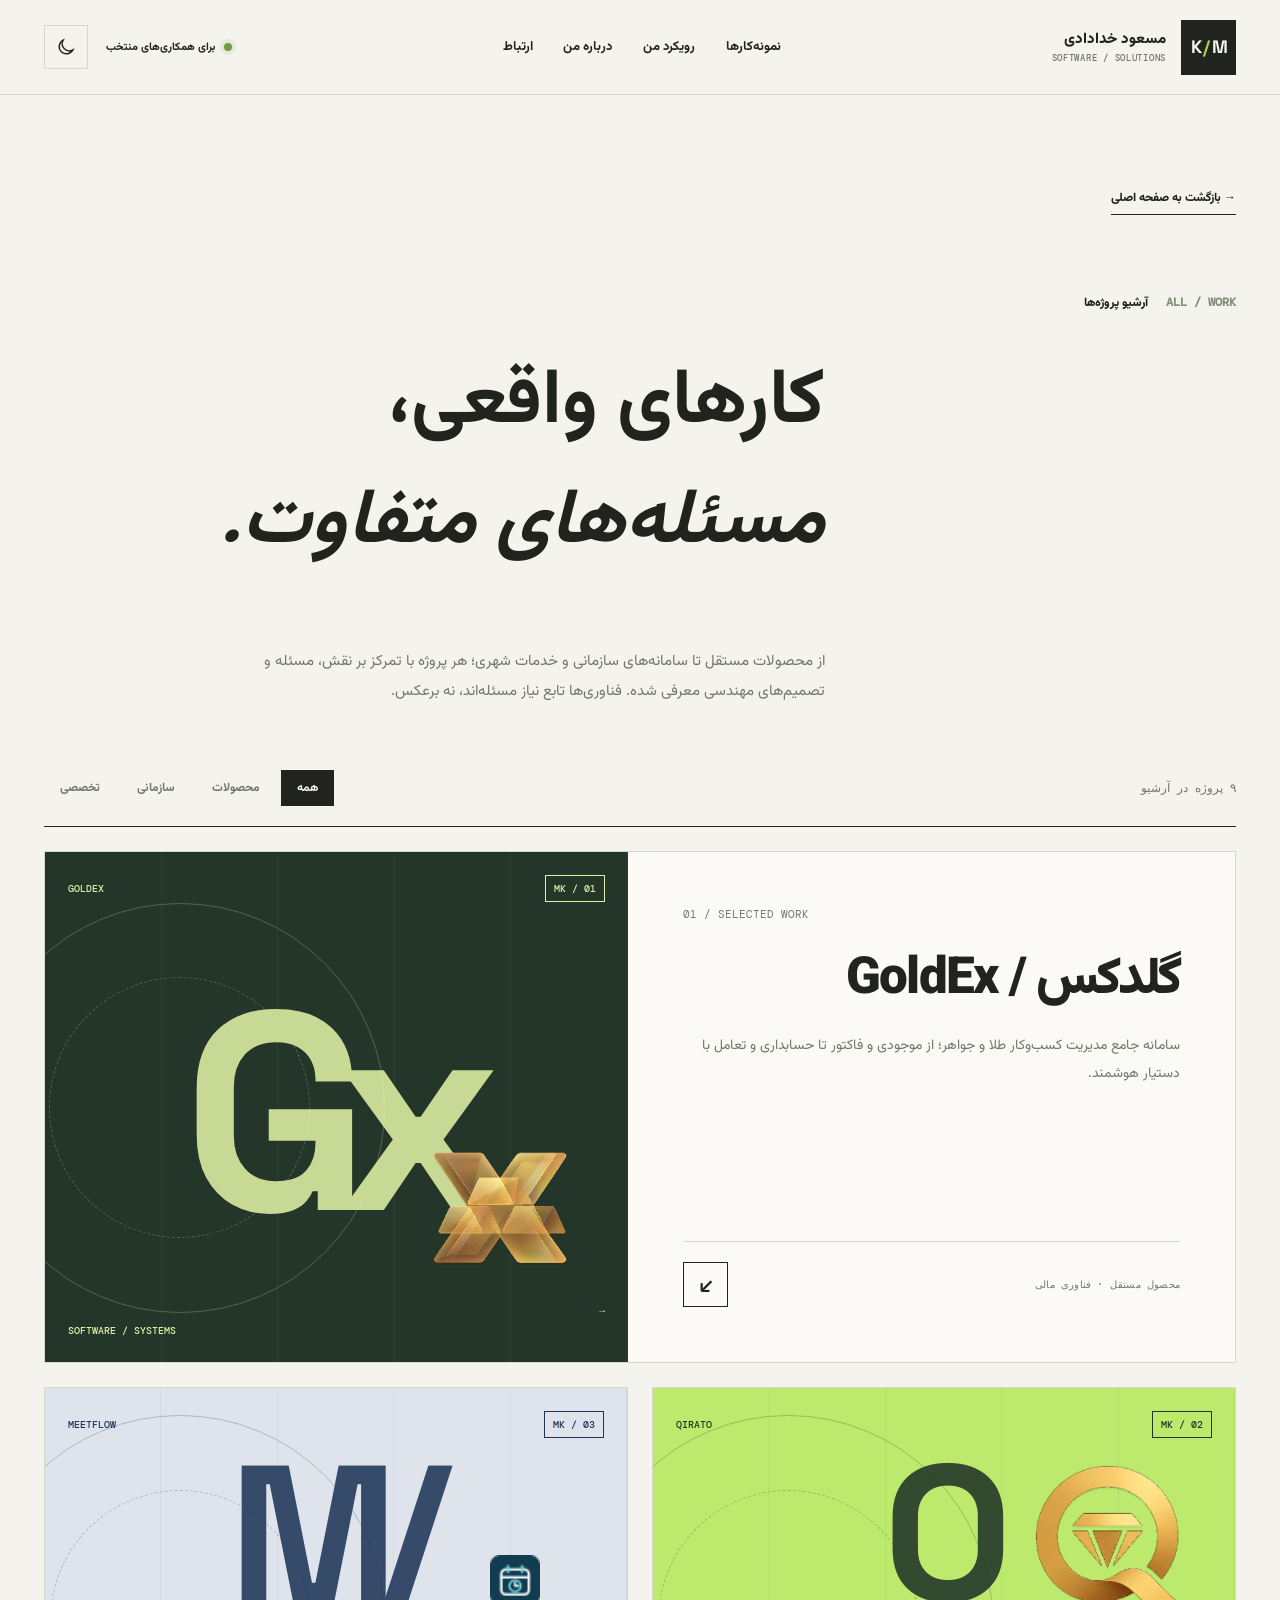
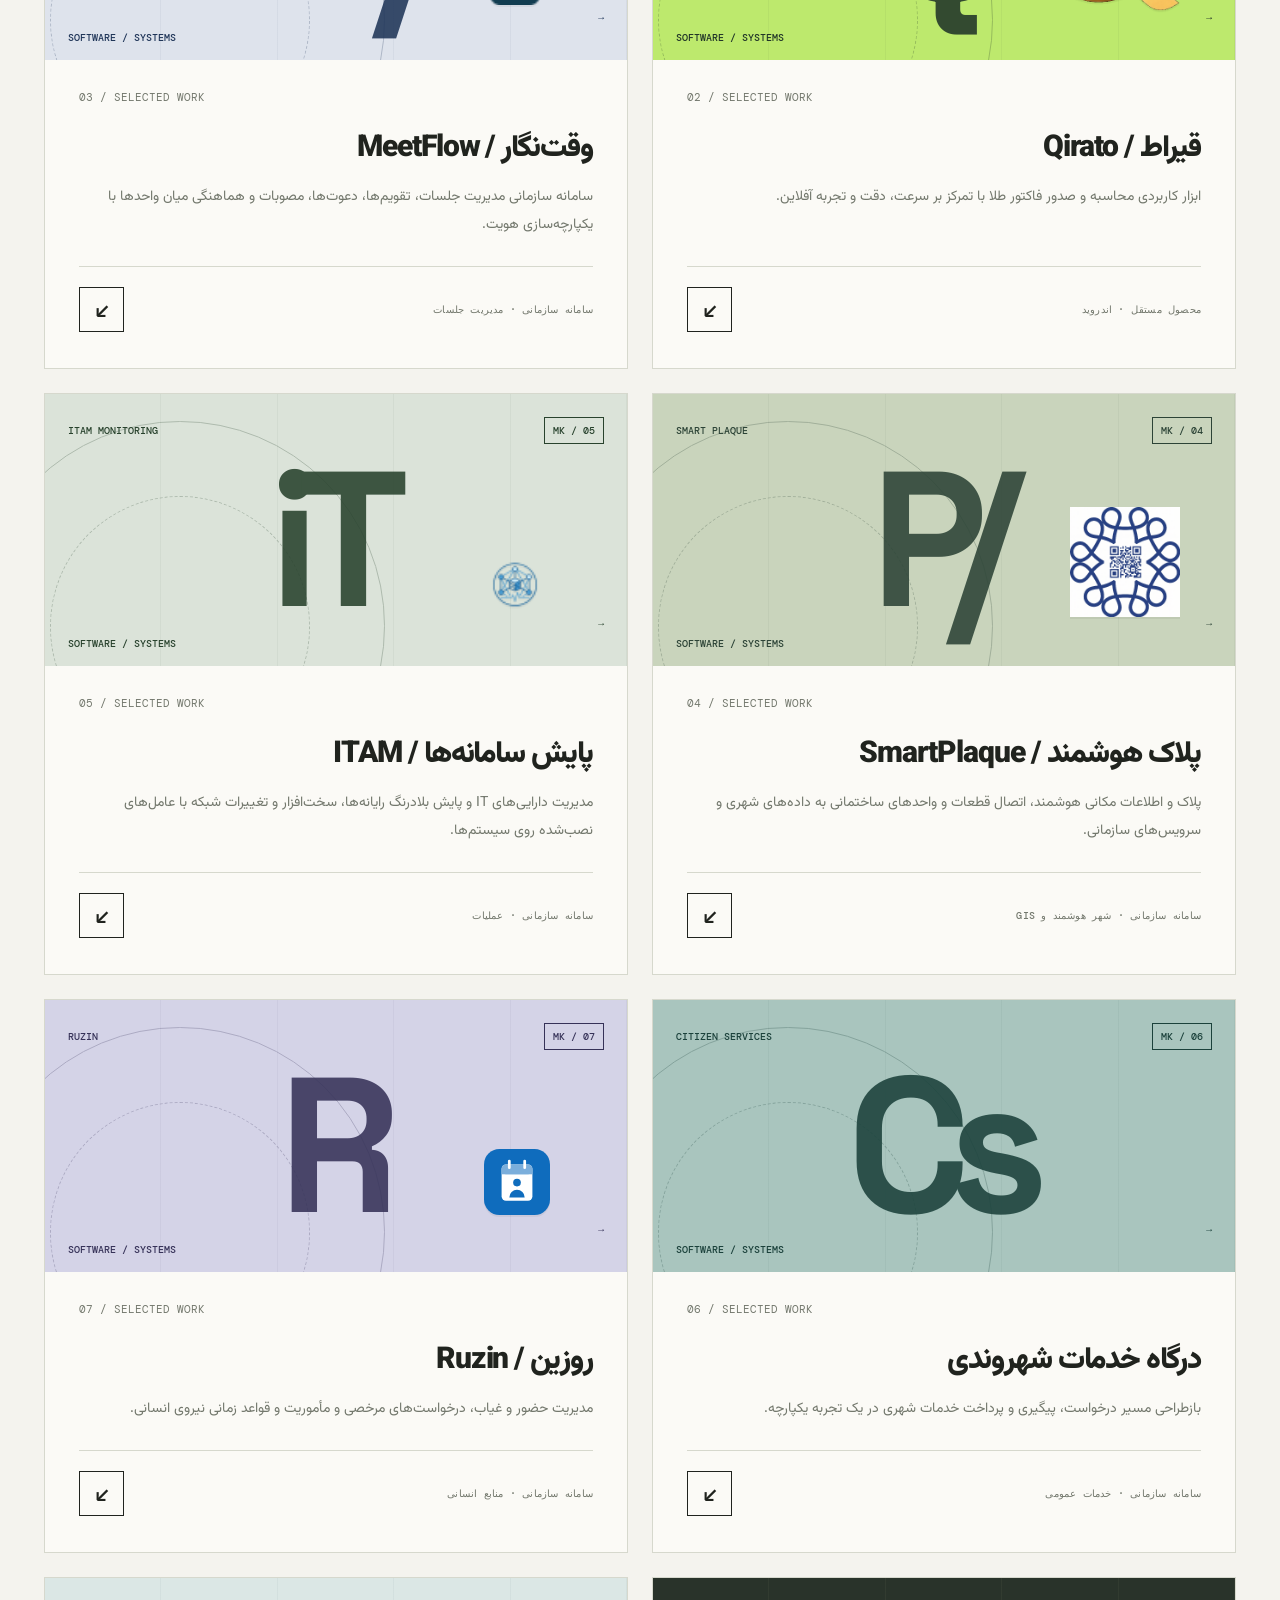
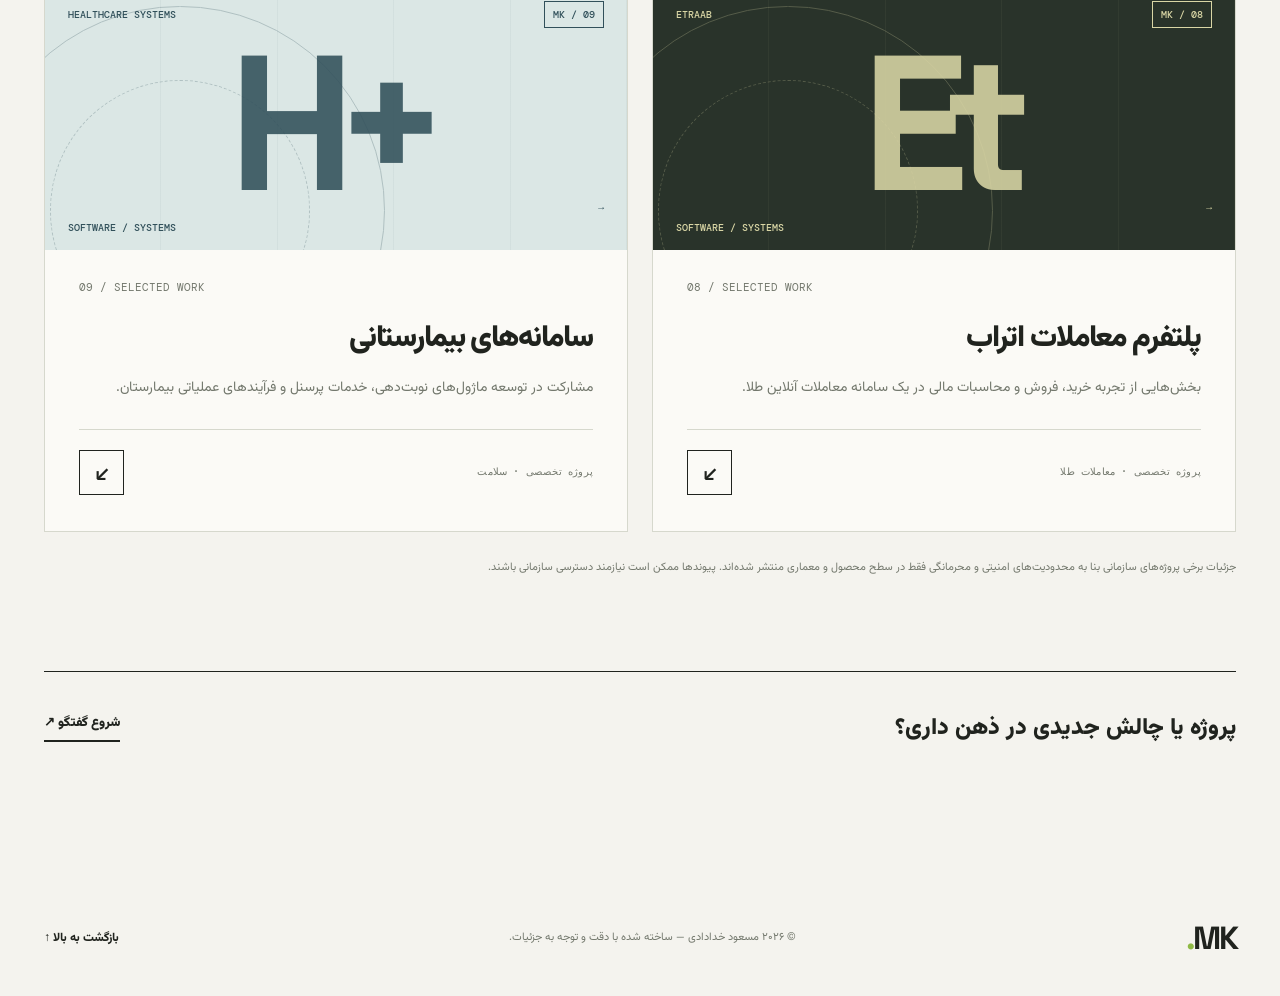
==== commit 62d6b83b: "fix: render portfolio projects reliably on initial page load" ====
--- a/projects.html
+++ b/projects.html
@@ -18,8 +18,8 @@
   <link rel="preconnect" href="https://fonts.googleapis.com">
   <link rel="preconnect" href="https://fonts.gstatic.com" crossorigin>
   <link href="https://fonts.googleapis.com/css2?family=DM+Mono:wght@400;500&family=Space+Grotesk:wght@400;500;600;700&family=Vazirmatn:wght@400;500;600;700;800;900&display=swap" rel="stylesheet">
-  <link rel="stylesheet" href="/styles.css?v=4.0">
-  <script defer src="/app.js?v=4.0"></script>
+  <link rel="stylesheet" href="/styles.css?v=20261021-archive-render">
+  <script defer src="/app.js?v=20261021-archive-render"></script>
   <script type="application/ld+json">{"@context":"https://schema.org","@type":"Person","name":"Masoud Khodadadi","url":"https://masoudkhodadadi.ir/","jobTitle":"Software Engineer & Solution Architect","knowsAbout":["Software Architecture","Product Engineering","AI-assisted Software Development",".NET","Enterprise Systems"]}</script>
   <title>پروژه‌ها و نمونه‌کارها — مسعود خدادادی</title>
 </head>
@@ -97,4 +97,4 @@
   </dialog>
   <div class="toast" id="toast" role="status" aria-live="polite" aria-atomic="true"></div>
 </body>
-</html>+</html>
--- a/styles.css
+++ b/styles.css
@@ -275,8 +275,12 @@
 
 /* Keyboard and reduced-motion respect */
 @media (prefers-reduced-motion:no-preference) {
-  [data-reveal] { transition:opacity .55s var(--ease), transform .65s var(--ease); }
-  .has-js [data-reveal]:not(.revealed) { opacity:0; transform:translateY(24px); }
+  /* Content remains visible even if animation, observation or JS initialization fails. */
+  .project-card { animation: project-card-appear .38s var(--ease) both; }
+  @keyframes project-card-appear {
+    from { opacity: .86; transform: translateY(8px); }
+    to { opacity: 1; transform: translateY(0); }
+  }
 }
 @media (prefers-reduced-motion:reduce) {
   *,*::before,*::after { scroll-behavior:auto !important;animation-duration:.01ms!important;transition-duration:.01ms!important; }
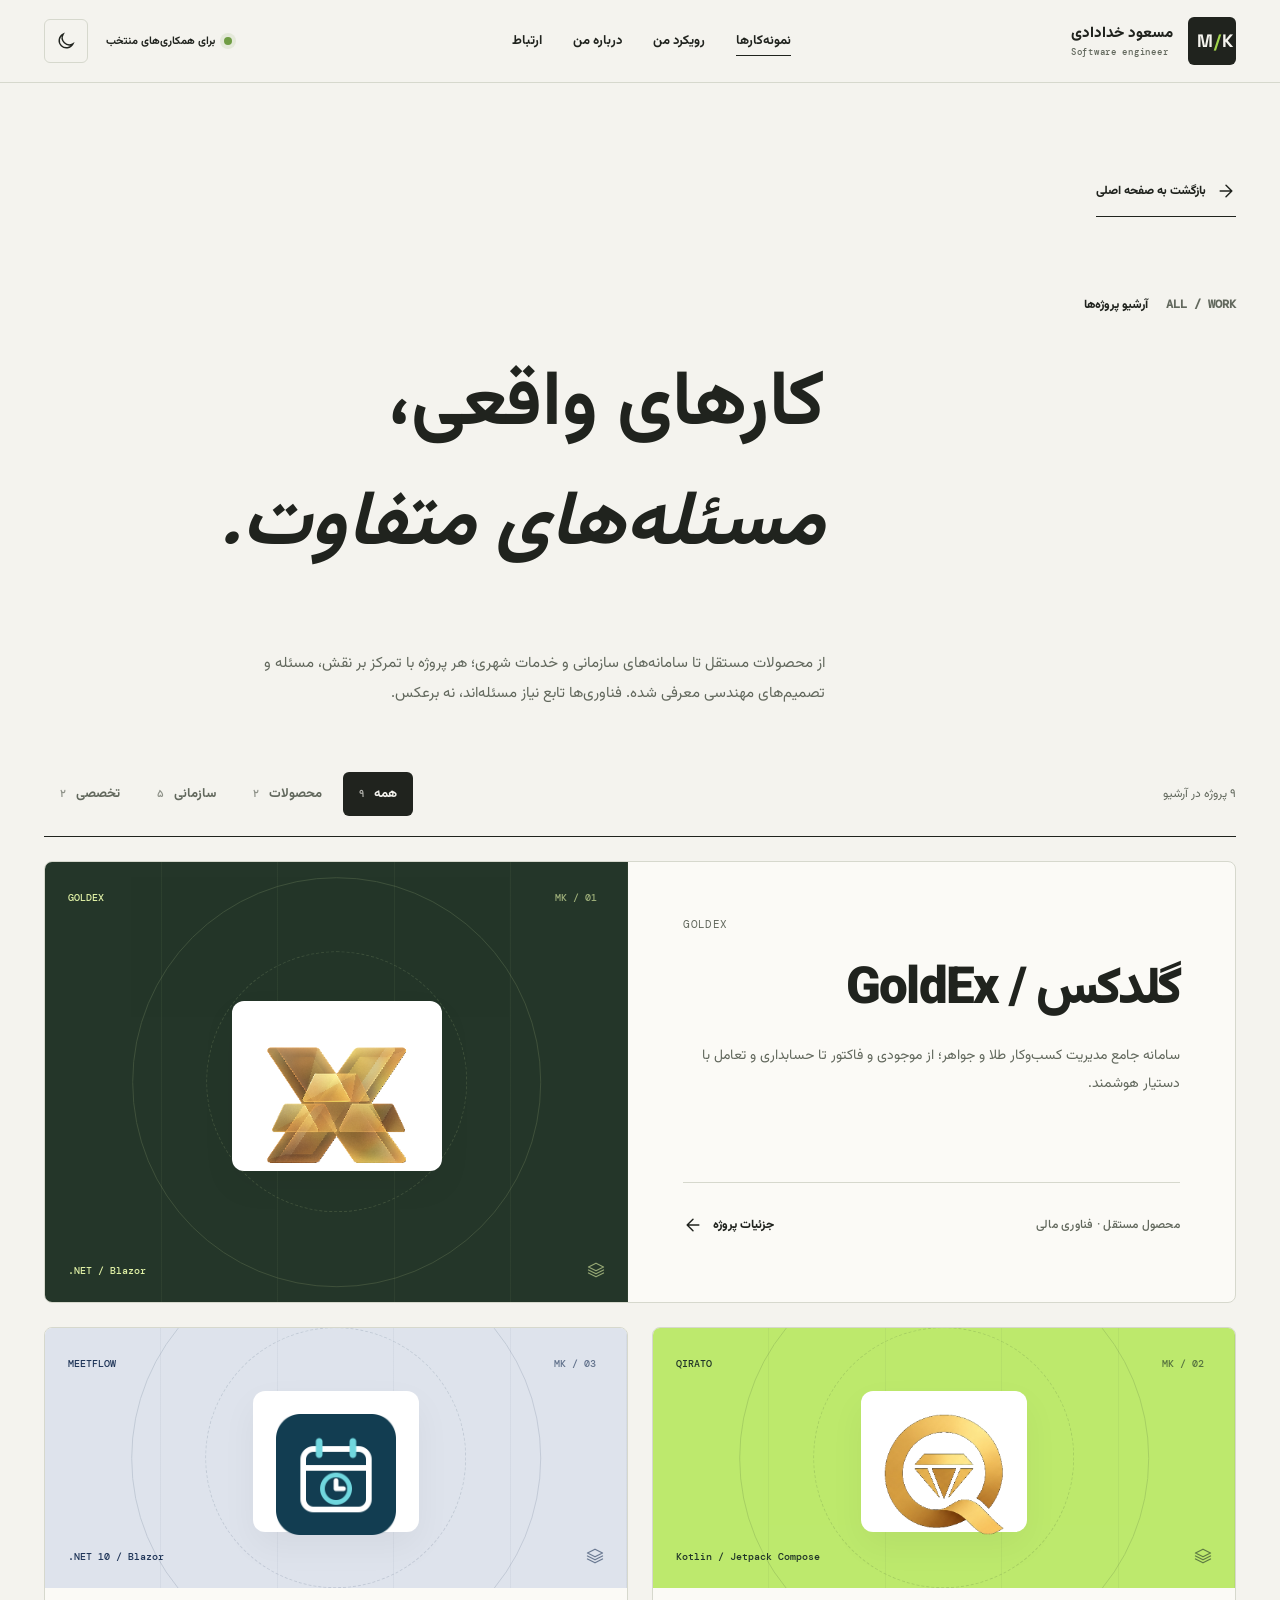
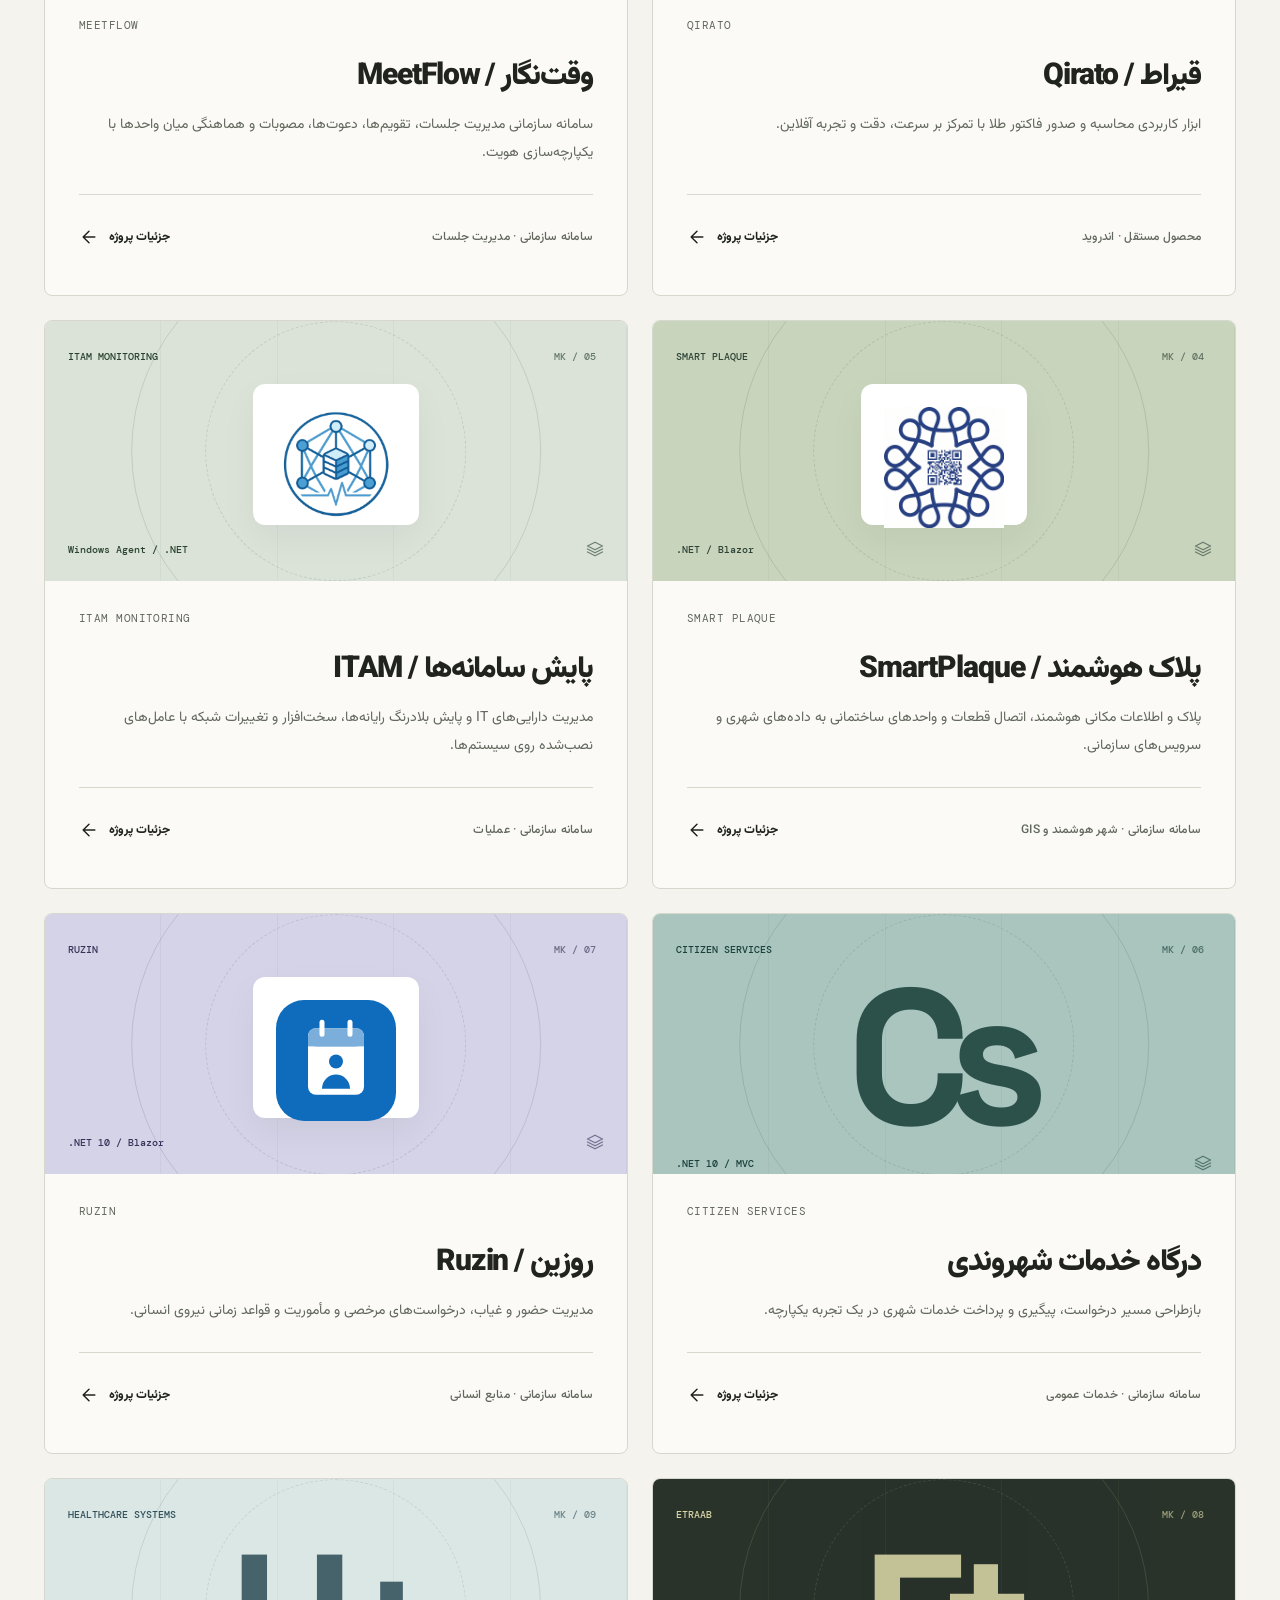
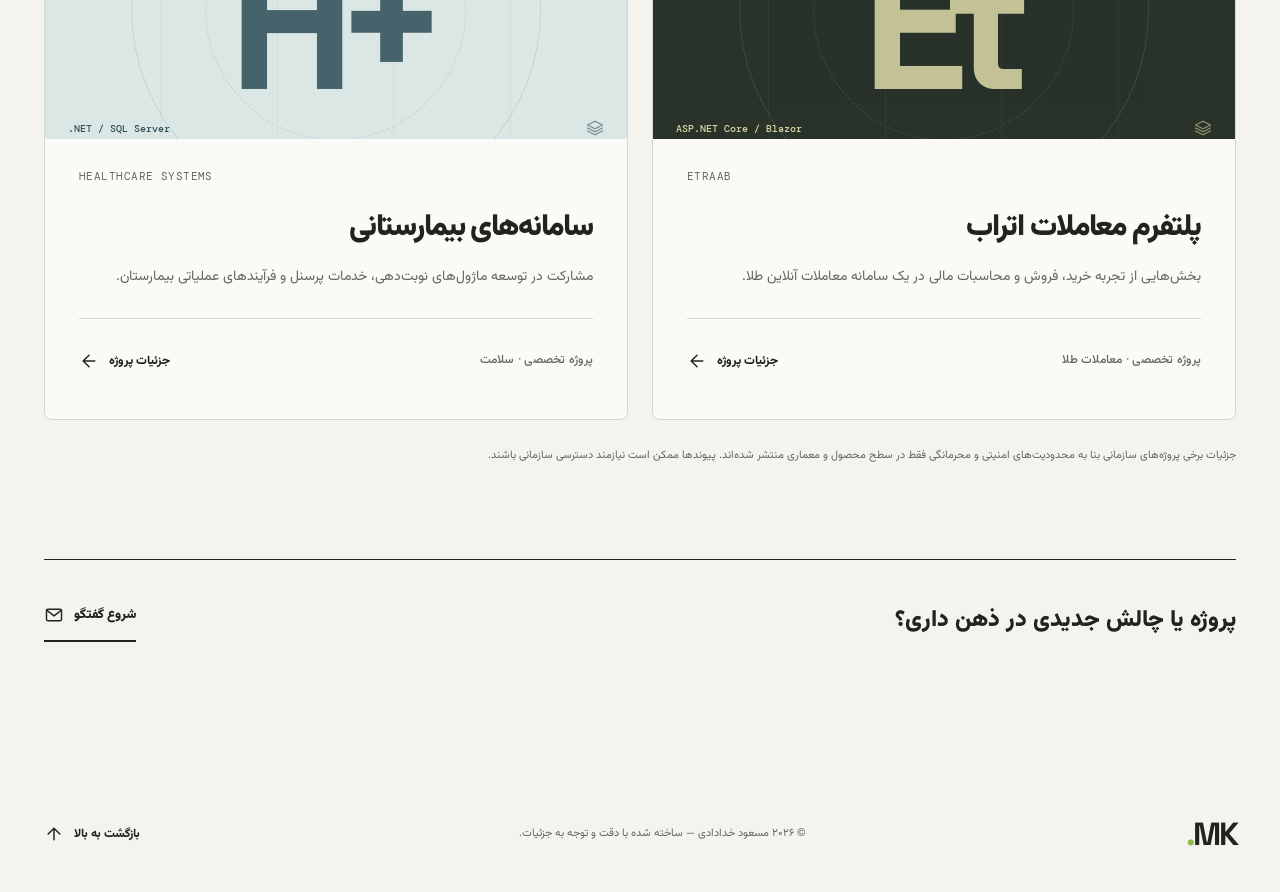
==== commit 474ef33f: "feat: refine portfolio interactions and automate production releases" ====
--- a/projects.html
+++ b/projects.html
@@ -15,11 +15,10 @@
   <meta property="og:image" content="https://masoudkhodadadi.ir/assets/masoud-portrait.jpg">
   <link rel="canonical" href="https://masoudkhodadadi.ir/projects.html">
   <link rel="icon" type="image/jpeg" href="/assets/masoud-portrait.jpg">
-  <link rel="preconnect" href="https://fonts.googleapis.com">
-  <link rel="preconnect" href="https://fonts.gstatic.com" crossorigin>
-  <link href="https://fonts.googleapis.com/css2?family=DM+Mono:wght@400;500&family=Space+Grotesk:wght@400;500;600;700&family=Vazirmatn:wght@400;500;600;700;800;900&display=swap" rel="stylesheet">
-  <link rel="stylesheet" href="/styles.css?v=20261021-archive-render">
-  <script defer src="/app.js?v=20261021-archive-render"></script>
+  <link rel="stylesheet" href="/assets/fonts/fonts.css">
+  <script>try{document.documentElement.dataset.theme=localStorage.getItem("mk-theme")||(matchMedia("(prefers-color-scheme: dark)").matches?"dark":"light")}catch{}</script>
+  <link rel="stylesheet" href="/styles.css?v=20261029-refined">
+  <script defer src="/app.js?v=20261029-refined"></script>
   <script type="application/ld+json">{"@context":"https://schema.org","@type":"Person","name":"Masoud Khodadadi","url":"https://masoudkhodadadi.ir/","jobTitle":"Software Engineer & Solution Architect","knowsAbout":["Software Architecture","Product Engineering","AI-assisted Software Development",".NET","Enterprise Systems"]}</script>
   <title>پروژه‌ها و نمونه‌کارها — مسعود خدادادی</title>
 </head>
@@ -29,11 +28,11 @@
   <header class="site-header" id="site-header">
     <div class="shell header-inner">
       <a class="brand" href="/index.html" aria-label="مسعود خدادادی، صفحه اصلی">
-        <span class="brand-symbol" aria-hidden="true"><span>M</span><span class="brand-slash">/</span><span>K</span></span>
-        <span class="brand-name">مسعود خدادادی<span class="brand-sub" lang="en" dir="ltr">SOFTWARE / SOLUTIONS</span></span>
+        <span class="brand-symbol" dir="ltr" aria-hidden="true"><span>M</span><span class="brand-slash">/</span><span>K</span></span>
+        <span class="brand-name">مسعود خدادادی<span class="brand-sub" lang="en" dir="ltr">Software engineer</span></span>
       </a>
       <nav class="main-nav" aria-label="منوی اصلی">
-        <a href="/projects.html">نمونه‌کارها</a>
+        <a href="/projects.html" aria-current="page">نمونه‌کارها</a>
         <a href="/index.html#approach">رویکرد من</a>
         <a href="/index.html#about">درباره من</a>
         <a href="/index.html#contact">ارتباط</a>
@@ -58,7 +57,7 @@
   <main id="main" class="archive-main">
     <section class="work-section section-pad work-archive" aria-labelledby="work-heading">
       <div class="shell">
-        <a class="archive-back" href="/index.html">→ بازگشت به صفحه اصلی</a>
+        <a class="archive-back" href="/index.html"><svg class="icon " viewBox="0 0 24 24" aria-hidden="true" focusable="false"><use href="/assets/icons.svg#arrow-right"></use></svg> بازگشت به صفحه اصلی</a>
         <div class="section-heading">
           <div class="section-ident"><span class="section-no" lang="en">ALL / WORK</span><span>آرشیو پروژه‌ها</span></div>
           <div>
@@ -78,7 +77,7 @@
         <div class="project-grid" id="project-grid" aria-live="polite"></div>
         <noscript><p>نمونه‌کارها: GoldEx، Qirato، MeetFlow، SmartPlaque، ITAM، CitizenService، Ruzin، Etraab و سامانه‌های بیمارستانی.</p></noscript>
         <p class="work-note">جزئیات برخی پروژه‌های سازمانی بنا به محدودیت‌های امنیتی و محرمانگی فقط در سطح محصول و معماری منتشر شده‌اند. پیوندها ممکن است نیازمند دسترسی سازمانی باشند.</p>
-        <div class="archive-cta"><span>پروژه یا چالش جدیدی در ذهن داری؟</span><a class="archive-cta-link" href="mailto:masoud.xpress@gmail.com?subject=Software%20Collaboration">شروع گفتگو ↗</a></div>
+        <div class="archive-cta"><span>پروژه یا چالش جدیدی در ذهن داری؟</span><a class="archive-cta-link" href="mailto:masoud.xpress@gmail.com?subject=Software%20Collaboration">شروع گفتگو <svg class="icon " viewBox="0 0 24 24" aria-hidden="true" focusable="false"><use href="/assets/icons.svg#mail"></use></svg></a></div>
       </div>
     </section>
   </main>
@@ -86,12 +85,12 @@
   <footer class="site-footer"><div class="shell footer-inner">
     <a class="footer-monogram" href="/index.html#top" aria-label="بازگشت به ابتدای صفحه">MK<span>.</span></a>
     <span>© ۲۰۲۶ مسعود خدادادی — ساخته شده با دقت و توجه به جزئیات.</span>
-    <a class="back-top" href="/index.html#top">بازگشت به بالا ↑</a>
+    <a class="back-top" href="/index.html#top">بازگشت به بالا <svg class="icon " viewBox="0 0 24 24" aria-hidden="true" focusable="false"><use href="/assets/icons.svg#arrow-up"></use></svg></a>
   </div></footer>
 
   <dialog class="project-dialog" id="project-dialog" aria-labelledby="dialog-heading">
     <div class="dialog-shell">
-      <div class="dialog-top"><span lang="en">SELECTED WORK / CASE STUDY</span><button class="dialog-close" id="dialog-close" type="button" aria-label="بستن جزئیات">×</button></div>
+      <div class="dialog-top"><span lang="en">SELECTED WORK / CASE STUDY</span><button class="dialog-close" id="dialog-close" type="button" aria-label="بستن جزئیات"><svg class="icon " viewBox="0 0 24 24" aria-hidden="true" focusable="false"><use href="/assets/icons.svg#close"></use></svg></button></div>
       <div id="dialog-content"></div>
     </div>
   </dialog>
--- a/assets/fonts/fonts.css
+++ b/assets/fonts/fonts.css
@@ -0,0 +1,90 @@
+/* latin-ext */
+@font-face {
+  font-family: 'DM Mono';
+  font-style: normal;
+  font-weight: 400;
+  font-display: swap;
+  src: url(/assets/fonts/font-0.woff2) format('woff2');
+  unicode-range: U+0100-02BA, U+02BD-02C5, U+02C7-02CC, U+02CE-02D7, U+02DD-02FF, U+0304, U+0308, U+0329, U+1D00-1DBF, U+1E00-1E9F, U+1EF2-1EFF, U+2020, U+20A0-20AB, U+20AD-20C4, U+2113, U+2C60-2C7F, U+A720-A7FF;
+}
+/* latin */
+@font-face {
+  font-family: 'DM Mono';
+  font-style: normal;
+  font-weight: 400;
+  font-display: swap;
+  src: url(/assets/fonts/font-1.woff2) format('woff2');
+  unicode-range: U+0000-00FF, U+0131, U+0152-0153, U+02BB-02BC, U+02C6, U+02DA, U+02DC, U+0304, U+0308, U+0329, U+2000-206F, U+20AC, U+2122, U+2191, U+2193, U+2212, U+2215, U+FEFF, U+FFFD;
+}
+/* latin-ext */
+@font-face {
+  font-family: 'DM Mono';
+  font-style: normal;
+  font-weight: 500;
+  font-display: swap;
+  src: url(/assets/fonts/font-2.woff2) format('woff2');
+  unicode-range: U+0100-02BA, U+02BD-02C5, U+02C7-02CC, U+02CE-02D7, U+02DD-02FF, U+0304, U+0308, U+0329, U+1D00-1DBF, U+1E00-1E9F, U+1EF2-1EFF, U+2020, U+20A0-20AB, U+20AD-20C4, U+2113, U+2C60-2C7F, U+A720-A7FF;
+}
+/* latin */
+@font-face {
+  font-family: 'DM Mono';
+  font-style: normal;
+  font-weight: 500;
+  font-display: swap;
+  src: url(/assets/fonts/font-3.woff2) format('woff2');
+  unicode-range: U+0000-00FF, U+0131, U+0152-0153, U+02BB-02BC, U+02C6, U+02DA, U+02DC, U+0304, U+0308, U+0329, U+2000-206F, U+20AC, U+2122, U+2191, U+2193, U+2212, U+2215, U+FEFF, U+FFFD;
+}
+/* vietnamese */
+@font-face {
+  font-family: 'Space Grotesk';
+  font-style: normal;
+  font-weight: 400 700;
+  font-display: swap;
+  src: url(/assets/fonts/font-4.woff2) format('woff2');
+  unicode-range: U+0102-0103, U+0110-0111, U+0128-0129, U+0168-0169, U+01A0-01A1, U+01AF-01B0, U+0300-0301, U+0303-0304, U+0308-0309, U+0323, U+0329, U+1EA0-1EF9, U+20AB;
+}
+/* latin-ext */
+@font-face {
+  font-family: 'Space Grotesk';
+  font-style: normal;
+  font-weight: 400 700;
+  font-display: swap;
+  src: url(/assets/fonts/font-5.woff2) format('woff2');
+  unicode-range: U+0100-02BA, U+02BD-02C5, U+02C7-02CC, U+02CE-02D7, U+02DD-02FF, U+0304, U+0308, U+0329, U+1D00-1DBF, U+1E00-1E9F, U+1EF2-1EFF, U+2020, U+20A0-20AB, U+20AD-20C4, U+2113, U+2C60-2C7F, U+A720-A7FF;
+}
+/* latin */
+@font-face {
+  font-family: 'Space Grotesk';
+  font-style: normal;
+  font-weight: 400 700;
+  font-display: swap;
+  src: url(/assets/fonts/font-6.woff2) format('woff2');
+  unicode-range: U+0000-00FF, U+0131, U+0152-0153, U+02BB-02BC, U+02C6, U+02DA, U+02DC, U+0304, U+0308, U+0329, U+2000-206F, U+20AC, U+2122, U+2191, U+2193, U+2212, U+2215, U+FEFF, U+FFFD;
+}
+/* arabic */
+@font-face {
+  font-family: 'Vazirmatn';
+  font-style: normal;
+  font-weight: 400 900;
+  font-display: swap;
+  src: url(/assets/fonts/font-7.woff2) format('woff2');
+  unicode-range: U+0600-06FF, U+0750-077F, U+0870-0891, U+0897-08E1, U+08E3-08FF, U+200C-200E, U+2010-2011, U+204F, U+2E41, U+FB50-FDFF, U+FE70-FE74, U+FE76-FEFC, U+102E0-102FB, U+10E60-10E7E, U+10EC2-10EC7, U+10EC9-10EEE, U+10EF0-10EFF, U+1EE00-1EE03, U+1EE05-1EE1F, U+1EE21-1EE22, U+1EE24, U+1EE27, U+1EE29-1EE32, U+1EE34-1EE37, U+1EE39, U+1EE3B, U+1EE42, U+1EE47, U+1EE49, U+1EE4B, U+1EE4D-1EE4F, U+1EE51-1EE52, U+1EE54, U+1EE57, U+1EE59, U+1EE5B, U+1EE5D, U+1EE5F, U+1EE61-1EE62, U+1EE64, U+1EE67-1EE6A, U+1EE6C-1EE72, U+1EE74-1EE77, U+1EE79-1EE7C, U+1EE7E, U+1EE80-1EE89, U+1EE8B-1EE9B, U+1EEA1-1EEA3, U+1EEA5-1EEA9, U+1EEAB-1EEBB, U+1EEF0-1EEF1;
+}
+/* latin-ext */
+@font-face {
+  font-family: 'Vazirmatn';
+  font-style: normal;
+  font-weight: 400 900;
+  font-display: swap;
+  src: url(/assets/fonts/font-8.woff2) format('woff2');
+  unicode-range: U+0100-02BA, U+02BD-02C5, U+02C7-02CC, U+02CE-02D7, U+02DD-02FF, U+0304, U+0308, U+0329, U+1D00-1DBF, U+1E00-1E9F, U+1EF2-1EFF, U+2020, U+20A0-20AB, U+20AD-20C4, U+2113, U+2C60-2C7F, U+A720-A7FF;
+}
+/* latin */
+@font-face {
+  font-family: 'Vazirmatn';
+  font-style: normal;
+  font-weight: 400 900;
+  font-display: swap;
+  src: url(/assets/fonts/font-9.woff2) format('woff2');
+  unicode-range: U+0000-00FF, U+0131, U+0152-0153, U+02BB-02BC, U+02C6, U+02DA, U+02DC, U+0304, U+0308, U+0329, U+2000-206F, U+20AC, U+2122, U+2191, U+2193, U+2212, U+2215, U+FEFF, U+FFFD;
+}
--- a/styles.css
+++ b/styles.css
@@ -8,7 +8,7 @@
   --paper-raised: #fbfaf6;
   --ink: #20231e;
   --ink-2: #383c33;
-  --muted: #73786d;
+  --muted: #62685d;
   --line: #d6d8cd;
   --dark: #151a16;
   --dark-2: #222a23;
@@ -16,6 +16,8 @@
   --lime-dark: #a2d54d;
   --white: #fbfcf6;
   --ease: cubic-bezier(.2,.8,.2,1);
+  --radius: 8px;
+  --icon-size: 20px;
   --shell: 1340px;
 }
 [data-theme="dark"] {
@@ -42,22 +44,22 @@
 .shell { width: min(var(--shell), calc(100% - 88px)); margin-inline: auto; }
 .skip-link { position: fixed; inset: -100px auto auto 16px; z-index: 999; background: var(--lime); color: var(--dark); padding: 12px 20px; font-weight: 800; }
 .skip-link:focus { top: 10px; }
-.scroll-line { position: fixed; top:0; right: 0; left:auto; z-index: 150; width: 0; height: 3px; background:var(--lime-dark); transition:width .08s linear; pointer-events:none; }
-.eyebrow, .section-no, .footnote-index, .cap-index, .cap-foot, .method-row > span:first-child, .hero-overline, .project-index, .work-count, .card-kicker, .card-meta, .work-note, .footer-monogram, .dialog-top, .dialog-kicker, .dialog-tags, .contact-overline, .brand-sub, .editorial-mark, .about-stamp, .project-logo-text { font-family: 'DM Mono', 'Space Grotesk', monospace; }
+.scroll-line { position: fixed; top:0; right: 0; left:auto; z-index: 150; width: 100%; height: 3px; background:var(--lime-dark); transform:scaleX(0);transform-origin:right; pointer-events:none; }
+.eyebrow, .section-no, .footnote-index, .cap-index, .cap-foot, .method-row > span:first-child, .hero-overline, .project-index, .work-count, .card-kicker, .card-meta, .work-note, .footer-monogram, .dialog-top, .dialog-kicker, .dialog-tags, .contact-overline, .brand-sub, .editorial-mark, .about-stamp, .project-logo-text { font-family: 'DM Mono', 'Vazirmatn', monospace; }
 
 /* Navigation: precise and quiet */
 .site-header { position: sticky; top: 0; z-index: 100; background: var(--paper); border-bottom: 1px solid var(--line); transition: background .25s, box-shadow .25s; }
 .site-header.scrolled { box-shadow: 0 8px 28px rgba(0,0,0,.045); }
-.header-inner { height: 94px; display:flex; align-items:center; gap:40px; justify-content:space-between; }
+.header-inner { height: 82px; display:flex; align-items:center; gap:40px; justify-content:space-between; }
 .brand { display:inline-flex; align-items:center; gap: 15px; flex-shrink: 0; }
-.brand-symbol { width: 55px; height:55px; background:var(--ink); color:var(--paper); display:grid; place-items:center; grid-template-columns:auto auto auto; gap:1px; padding: 0 9px; font:700 18px/1 'Space Grotesk',sans-serif; letter-spacing:-.1em; }
+.brand-symbol { width: 48px; height:48px; border-radius:6px; background:var(--ink); color:var(--paper); display:grid; place-items:center; grid-template-columns:auto auto auto; gap:1px; padding: 0 9px; font:700 18px/1 'Space Grotesk',sans-serif; letter-spacing:-.05em; }
 .brand-slash { color: var(--lime-dark); padding-inline: 1px; }
 .brand-name { display:flex; flex-direction:column; gap:2px; font-size: 15px; font-weight:800; line-height:1.4; white-space:nowrap; }
 .brand-sub { font-size:9px; letter-spacing:.08em; font-weight:500; color:var(--muted); }
 .main-nav { display:flex; align-items:center; justify-content:center; gap: clamp(16px, 2.4vw, 42px); font-size: 13px; font-weight:700; }
 .main-nav a { position:relative; padding-block:16px; white-space:nowrap; }
 .main-nav a::after { content:""; position:absolute; bottom:11px; right:0; left:100%; height:1px; background:currentColor; transition:left .26s var(--ease); }
-.main-nav a:hover::after, .main-nav a:focus-visible::after { left:0; }
+.main-nav a:hover::after, .main-nav a:focus-visible::after, .main-nav a[aria-current]::after { left:0; }
 .header-actions { display:flex; align-items:center; gap: 18px; }
 .availability-label { white-space:nowrap; display:inline-flex; gap: 9px; align-items:center; font-size: 11px; font-weight:700; }
 .signal-dot { width:8px; height:8px; background:#709d44; border-radius:50%; box-shadow:0 0 0 4px rgba(112,157,68,.12); }
@@ -75,18 +77,18 @@
 .hero > .shell { padding-top:34px; }
 .hero-overline { display:flex; gap:25px; align-items:center; color:#9caa9a; font-size: 10px; letter-spacing:.11em; direction:ltr; }
 .hero-overline-mid { height:1px; background:#4c574b; flex:1; }
-.hero-grid { display:grid; grid-template-columns: minmax(0,1.06fr) minmax(0,.86fr); gap: min(6vw,92px); align-items:center; padding-top:55px; padding-bottom:72px; }
+.hero-grid { display:grid; grid-template-columns: minmax(0,1.06fr) minmax(0,.86fr); gap: min(6vw,92px); align-items:center; padding-top:48px; padding-bottom:56px; }
 .hero-writing { padding-block:25px; }
 .hero-intro { font-size:15px; font-weight:700; color:#c5d0c0; display:flex; align-items:center; gap:12px; margin:0 0 22px; }
 .hero-intro span { color:var(--lime); font-size:22px; font-weight:400; }
-.hero h1 { font-weight:900; font-size: clamp(56px,6.6vw,108px); line-height:1.27; letter-spacing:-.055em; margin:0 0 34px; }
+.hero h1 { font-weight:900; font-size: clamp(56px,6vw,94px); line-height:1.42; letter-spacing:-.045em; margin:0 0 34px; }
 .hero-underline { position:relative; color:var(--lime); white-space:nowrap; }
 .hero-underline::after { content:""; position:absolute; left:0; right:0; height:3px; bottom:-2px; background:var(--lime); transform:rotate(-1deg); opacity:.7; }
 .hero-period { color:var(--lime); }
-.hero-lead { max-width:550px; margin: 0 0 12px; font-weight:800; font-size:clamp(17px,2vw,22px); line-height:1.9; }
+.hero-lead { max-width:550px; margin: 0 0 12px; font-weight:800; font-size:clamp(17px,1.6vw,21px); line-height:1.9; }
 .hero-copy { max-width:560px; font-size:15px; font-weight:400; color:#aab6a8; line-height:2.15; margin:0; }
 .hero-ctas { display:flex; gap:12px; margin-top:36px; flex-wrap:wrap; }
-.action-link { min-width:176px; min-height:55px; display:inline-flex; justify-content:space-between; align-items:center; gap:25px; padding:12px 18px; font-size:13px; font-weight:800; transition:background .25s,color .25s,transform .25s; }
+.action-link { min-width:176px; min-height:55px; display:inline-flex; justify-content:space-between; align-items:center; gap:25px; padding:12px 18px; font-size:13px; font-weight:800; border-radius:6px;transition:background .25s,color .25s,transform .25s; }
 .action-link:hover { transform:translateY(-3px); }
 .action-link-accent { background:var(--lime); color:var(--dark); }
 .action-link-accent:hover { background:#defea2; }
@@ -94,10 +96,10 @@
 .action-link-outline:hover { background:#293329; }
 .action-arrow { font:500 22px/1 'Space Grotesk',sans-serif; }
 .hero-art { min-width:0; }
-.portrait-top-label,.portrait-bottom-label { display:flex; justify-content:space-between; gap:15px; font:500 9px/1.5 'DM Mono',monospace; color:#a7b2a5; letter-spacing:.06em; }
+.portrait-top-label,.portrait-bottom-label { display:flex; justify-content:space-between; gap:15px; font:500 11px/1.5 'DM Mono',monospace; color:#a7b2a5; letter-spacing:.06em; }
 .portrait-top-label { padding-bottom:16px; }
 .portrait-bottom-label { padding-top:17px; }
-.portrait-stage { position:relative; height:clamp(430px,42vw,620px); overflow:hidden; border:1px solid #687565; background:#2b332c; }
+.portrait-stage { position:relative; height:clamp(430px,39vw,560px);border-radius:var(--radius); overflow:hidden; border:1px solid #687565; background:#2b332c; }
 .portrait-stage img { height:100%; width:100%; object-fit:cover; object-position:50% 31%; filter:grayscale(.9) contrast(1.08); transition:filter .7s,transform .8s var(--ease); }
 .portrait-stage:hover img { filter:grayscale(.25) contrast(1.03); transform:scale(1.035); }
 .portrait-stage::after { content:""; position:absolute; inset:0; background:linear-gradient(0deg,rgba(4,15,8,.45),transparent 40%); pointer-events:none; }
@@ -117,26 +119,26 @@
 .section-pad { padding-block: clamp(88px, 10.5vw, 155px); }
 .section-heading { display:grid; grid-template-columns: 1fr 2.05fr; gap:30px; margin-bottom:63px; }
 .section-ident { display:flex; align-items:flex-start; gap:18px; font-size:12px; font-weight:800; padding-top:14px; }
-.section-no { font-size:12px; letter-spacing:0; color:#809177; }
+.section-no { font-size:12px; letter-spacing:0; color:var(--muted); }
 .section-heading h2, .about-heading-wrap h2 { font-size:clamp(43px,6.2vw,88px); line-height:1.35; font-weight:900; letter-spacing:-.055em; margin:0 0 26px; }
-.section-heading h2 em,.about-heading-wrap h2 em { font-style:normal; color:#899486; }
+.section-heading h2 em,.about-heading-wrap h2 em { font-style:normal; color:var(--muted); }
 .section-heading p { font-size:15px; color:var(--muted); max-width:610px; line-height:2; margin:0; }
 
 /* Work cards: project-specific graphic systems, no stock placeholders */
 .work-toolbar { display:flex; align-items:center; justify-content:space-between; gap:20px; border-bottom:1px solid var(--ink); padding:0 0 20px; margin-bottom:24px; }
 .work-count { color:var(--muted); font-size:12px; white-space:nowrap; }
 .filters { display:flex; flex-wrap:wrap; gap:5px; align-items:center; }
-.filter-btn { border:0; background:transparent; padding:9px 16px; font-weight:700; color:var(--muted); font-size:12px; border-radius:0; transition:color .25s,background .25s; }
+.filter-btn { border:0; background:transparent; padding:9px 16px; font-weight:700; color:var(--muted); font-size:13px; min-height:44px; border-radius:6px;display:inline-flex;align-items:center;gap:10px; transition:color .25s,background .25s; }
 .filter-btn:hover { color:var(--ink); }
 .filter-btn.is-active { color:var(--paper); background:var(--ink); }
 .project-grid { display:grid; grid-template-columns:repeat(2,minmax(0,1fr)); gap:24px; }
-.project-card { min-width:0; background:var(--paper-raised); color:var(--ink); border:1px solid var(--line); display:flex; flex-direction:column; overflow:hidden; transition:border-color .28s, transform .3s var(--ease); }
-.project-card:hover { border-color:var(--ink-2); transform:translateY(-4px); }
-.project-card.featured { grid-column:span 2; display:grid; grid-template-columns:1.02fr .98fr; min-height:510px; }
-.project-card.featured .project-visual { order:2; min-height:510px; height:100%; }
+.project-card { min-width:0; background:var(--paper-raised); color:var(--ink); border:1px solid var(--line); display:flex; flex-direction:column; overflow:hidden; position:relative;border-radius:var(--radius);transition:border-color .28s,box-shadow .3s var(--ease); }
+.project-card:hover,.project-card:focus-within { border-color:var(--ink-2);box-shadow:0 8px 28px #00000009; }
+.project-card.featured { grid-column:span 2; display:grid; grid-template-columns:1.02fr .98fr; min-height:440px; }
+.project-card.featured .project-visual { order:2; min-height:440px; height:100%; }
 .project-card.featured .project-main { order:1; padding:clamp(28px,4.3vw,65px); justify-content:center; }
 .project-card.featured h3 { font-size:clamp(38px,4vw,60px); }
-.project-visual { --vbg:#d5ded2; --vfg:#152419; position:relative; min-height:272px; height:272px; background:var(--vbg); color:var(--vfg); padding:23px; overflow:hidden; isolation:isolate; display:flex; flex-direction:column; justify-content:space-between; }
+.project-visual { --vbg:#d5ded2; --vfg:#152419; position:relative; min-height:260px; height:260px; background:var(--vbg); color:var(--vfg); padding:23px; overflow:hidden; isolation:isolate; display:flex; flex-direction:column; justify-content:space-between; }
 .project-visual[data-visual="gold"] { --vbg:#243629;--vfg:#dff0a5; }
 .project-visual[data-visual="qirato"] { --vbg:#bde96d;--vfg:#213528; }
 .project-visual[data-visual="meet"] { --vbg:#dee3ec;--vfg:#1f3558; }
@@ -151,7 +153,9 @@
 .visual-display { display:flex; align-items:center; justify-content:center; flex:1; position:relative; z-index:2; }
 .visual-monogram { font:700 clamp(90px,15vw,245px)/1 'Space Grotesk',sans-serif; letter-spacing:-.12em; opacity:.88; transform:translateX(-.04em); user-select:none; }
 .featured .visual-monogram { font-size:clamp(125px,22vw,310px); }
-.visual-logo { width: min(145px, 28%); max-height:180px; object-fit:contain; position:absolute; right:6%; bottom:10%; mix-blend-mode:normal; filter:drop-shadow(0 2px 0 rgba(0,0,0,.05)); }
+.visual-logo { width:100%;height:100%;object-fit:contain; }
+.logo-plate {display:grid;place-items:center;width:clamp(120px,13vw,180px);height:clamp(100px,11vw,148px);padding:22px;background:#fff;border:1px solid #ffffff80;border-radius:12px;box-shadow:0 14px 36px #0000000c;transition:transform .4s var(--ease);}
+.featured .logo-plate {width:210px;height:170px;padding:28px;}
 .visual-rules { position:absolute; inset:0; background:repeating-linear-gradient(to right,transparent 0,transparent calc(20% - 1px),currentColor calc(20% - 1px), currentColor 20%); opacity:.05; z-index:0; }
 .visual-orbit { position:absolute; width:clamp(240px,32vw,440px); aspect-ratio:1; border:1px solid currentColor; opacity:.25; border-radius:50%; left:-12%; top:10%; z-index:1; }
 .visual-orbit::after { content:""; position:absolute; inset:18%; border:1px dashed currentColor; border-radius:50%; }
@@ -162,9 +166,13 @@
 .project-main h3 { margin:0 0 12px; font-size:clamp(23px,2.35vw,36px); font-weight:900; letter-spacing:-.035em; line-height:1.5; }
 .project-main p { margin:0 0 27px; font-size:14px; color:var(--muted); line-height:2; max-width:560px; }
 .project-bottom { display:flex; align-items:center; justify-content:space-between; gap:17px; margin-top:auto; border-top:1px solid var(--line); padding-top:20px; }
-.project-bottom span { font:500 10px/1.4 'DM Mono',monospace; color:var(--muted); letter-spacing:.02em; }
-.project-open { border:1px solid var(--ink); background:transparent; color:var(--ink); width:45px; height:45px; flex:0 0 45px; display:grid; place-items:center; font:500 23px/1 'Space Grotesk',sans-serif; transition:background .2s,color .2s,transform .2s; }
-.project-open:hover { background:var(--ink);color:var(--paper);transform:translate(-3px,3px); }
+.project-bottom span { font:500 12px/1.7 'Vazirmatn',sans-serif; color:var(--muted); letter-spacing:.02em; }
+.project-open {border:0;background:transparent;color:var(--ink);min-height:44px;padding:8px 0;display:inline-flex;align-items:center;justify-content:center;gap:10px;white-space:nowrap;font-size:12px;font-weight:800;}
+.project-open::after {content:"";position:absolute;inset:0;}
+.project-open:focus-visible {outline:none;}
+.project-card:has(.project-open:focus-visible) {outline:3px solid var(--lime-dark);outline-offset:4px;}
+.project-open .icon {transition:transform .25s var(--ease);}
+.project-card:hover .project-open .icon {transform:translateX(-4px);}
 .work-note { margin:27px 0 0; font-size:11px; font-family:'Vazirmatn',sans-serif; color:var(--muted); }
 
 /* manifesto / method */
@@ -174,13 +182,13 @@
 .statement-layout { display:grid; grid-template-columns:1.5fr .5fr; gap:60px; align-items:end; margin-bottom:80px; }
 .statement-layout h2 { margin:0; font-size:clamp(42px,6vw,86px); line-height:1.48; letter-spacing:-.045em; font-weight:900; }
 .lime-period { color:var(--lime); }
-.statement-muted { color:#7e8d7d; }
+.statement-muted { color:#a6b5a2; }
 .statement-aside { max-width:350px; justify-self:end; }
 .statement-aside .editorial-mark { color:var(--lime); font-size:62px; line-height:1; display:block; margin-bottom:30px; }
 .statement-aside p { font-size:14px; line-height:2.2; color:#b7c3b4; margin:0; }
 .method-list { border-top:1px solid #52604f; }
 .method-row { display:grid; grid-template-columns:1.05fr 1.2fr 1.9fr 35px; align-items:center; gap:22px; padding:25px 5px; border-bottom:1px solid #52604f; transition:padding .2s, background .2s; }
-.method-row:hover { padding-inline:15px; background:#202a21; }
+.method-row:hover { background:#202a21; }
 .method-row > span:first-child { font-size:11px; color:var(--lime); white-space:nowrap; }
 .method-row h3 { margin:0; font-weight:800; font-size:20px; }
 .method-row p { margin:0; font-size:13px; line-height:1.9; color:#a9b8a7; }
@@ -197,22 +205,8 @@
 .expertise-card h3 { font-size:clamp(21px,2vw,26px); font-weight:900; margin:0 0 15px; }
 .expertise-card p { font-size:13px; line-height:2.05; color:var(--muted); margin:0 0 28px; }
 .cap-foot { font-size:10px; color:var(--ink-2); direction:ltr; text-align:left; margin-top:auto; line-height:1.8; }
-.cap-glyph { height:130px; display:flex; justify-content:center; align-items:center; margin:12px auto 32px; position:relative; width:180px; }
-.cap-glyph-one span { position:absolute; border:2px solid var(--ink); height:62px;width:62px;transform:rotate(45deg); }
-.cap-glyph-one span:nth-child(1){ transform:translate(0,-23px) rotate(45deg); }
-.cap-glyph-one span:nth-child(2){ transform:translate(26px,7px) rotate(45deg); }
-.cap-glyph-one span:nth-child(3){ transform:translate(-26px,7px) rotate(45deg); }
-.cap-glyph-one span:nth-child(4){ transform:translate(0,34px) rotate(45deg); background:var(--lime); }
-.cap-glyph-two span { height:18px;width:18px; border-radius:50%; background:var(--ink); position:absolute; }
-.cap-glyph-two span:nth-child(1){ transform:translate(0,-50px); }
-.cap-glyph-two span:nth-child(2){ transform:translate(-52px,-8px); }
-.cap-glyph-two span:nth-child(3){ transform:translate(52px,-8px); }
-.cap-glyph-two span:nth-child(4){ transform:translate(-31px,50px); }
-.cap-glyph-two span:nth-child(5){ transform:translate(31px,50px); background:var(--lime-dark); }
-.cap-glyph-two::before { content:""; position:absolute; inset:18px 39px; border:1px dashed var(--muted); transform:rotate(40deg); border-radius:40%; }
-.cap-glyph-three { justify-content:center;gap:8px;align-items:flex-end;padding-bottom:13px; }
-.cap-glyph-three span { display:block; width:24px;background:var(--ink); }
-.cap-glyph-three span:nth-child(1){height:30px;}.cap-glyph-three span:nth-child(2){height:62px;}.cap-glyph-three span:nth-child(3){height:92px;background:var(--lime-dark);}.cap-glyph-three span:nth-child(4){height:118px;}
+.cap-glyph {height:112px;display:flex;align-items:center;margin:12px 0 24px;color:var(--ink);}
+.cap-glyph .icon {width:60px;height:60px;stroke-width:1.2;}
 .stack-line { display:flex; gap:30px; align-items:center; justify-content:space-between; padding-top:35px; }
 .stack-line > span { font-size:12px; font-weight:800; white-space:nowrap; }
 .stack-line p { color:var(--muted); font:500 12px/1.9 'DM Mono',monospace; text-align:left; margin:0; }
@@ -229,7 +223,7 @@
 .about-facts { display:grid; grid-template-columns:repeat(3,1fr); gap:10px; border-top:1px solid var(--ink); margin-top:42px; padding-top:25px; }
 .about-facts > div { display:flex;flex-direction:column;gap:6px; }
 .about-facts strong { font:700 clamp(28px,3.5vw,46px)/1.6 'Space Grotesk','Vazirmatn',sans-serif; letter-spacing:-.06em; direction:ltr; align-self:start; }
-.about-facts strong span { color:var(--lime-dark); font-size:20px; }
+.about-facts strong span { color:#537527; font-size:20px; }
 .about-facts > div > span { color:var(--muted); font-size:11px; }
 
 /* Contact & footer */
@@ -254,11 +248,11 @@
 .back-top { font-size:12px; font-weight:800; }
 
 /* Case study modal */
-.project-dialog { border:0; padding:0; color:var(--ink); background:var(--paper-raised); width:min(800px,calc(100vw - 34px)); max-width:800px; max-height:min(91dvh,900px); margin:auto; box-shadow:0 26px 110px rgba(0,0,0,.26); }
+.project-dialog { border:0; padding:0; color:var(--ink); background:var(--paper-raised); width:min(800px,calc(100vw - 34px)); max-width:800px; max-height:min(91dvh,900px); margin:auto;border-radius:12px;overscroll-behavior:contain; box-shadow:0 26px 110px rgba(0,0,0,.26); }
 .project-dialog::backdrop { background:rgba(7,13,8,.76); backdrop-filter:blur(6px); }
 .dialog-shell { padding:clamp(25px,4vw,50px); }
 .dialog-top { display:flex;align-items:center;justify-content:space-between;gap:30px; padding-bottom:20px;border-bottom:1px solid var(--line);font-size:11px;color:var(--muted);direction:ltr; }
-.dialog-close { border:1px solid var(--ink); color:var(--ink);background:transparent;width:40px;height:40px;font:400 29px/1 'Space Grotesk',sans-serif; }
+.dialog-close { border:1px solid var(--ink); color:var(--ink);background:transparent;width:44px;height:44px;display:grid;place-items:center;border-radius:6px;font:400 29px/1 'Space Grotesk',sans-serif; }
 .dialog-close:hover { background:var(--ink);color:var(--paper); }
 .dialog-kicker { font-size:11px; color:var(--muted); margin-top:27px; direction:ltr; text-align:right; }
 .dialog-content h2 { font-size:clamp(29px,4vw,48px);font-weight:900;line-height:1.5;margin:15px 0 18px; }
@@ -275,12 +269,21 @@
 
 /* Keyboard and reduced-motion respect */
 @media (prefers-reduced-motion:no-preference) {
-  /* Content remains visible even if animation, observation or JS initialization fails. */
-  .project-card { animation: project-card-appear .38s var(--ease) both; }
-  @keyframes project-card-appear {
-    from { opacity: .86; transform: translateY(8px); }
-    to { opacity: 1; transform: translateY(0); }
-  }
+  .hero-writing {animation:hero-enter .75s var(--ease) both;}
+  .hero-art {animation:portrait-enter .9s var(--ease) both;}
+  .hero-underline::after {transform-origin:right;animation:underline-enter .8s .3s var(--ease) both;}
+  .project-dialog[open] {animation:dialog-enter .24s var(--ease) both;}
+  .project-dialog[open]::backdrop {animation:backdrop-enter .24s ease both;}
+  .project-dialog.is-closing {animation:dialog-exit .16s ease-in both;}
+  .project-dialog.is-closing::backdrop {animation:backdrop-enter .16s ease reverse both;}
+  .mobile-nav.open {animation:menu-enter .24s var(--ease);}
+  @keyframes hero-enter {from{opacity:.4;transform:translateY(16px);}to{opacity:1;transform:none;}}
+  @keyframes portrait-enter {from{opacity:.4;transform:translateX(-18px);}to{opacity:1;transform:none;}}
+  @keyframes underline-enter {from{transform:scaleX(0) rotate(-1deg);}to{transform:scaleX(1) rotate(-1deg);}}
+  @keyframes dialog-enter {from{opacity:0;transform:translateY(18px) scale(.98);}to{opacity:1;transform:none;}}
+  @keyframes dialog-exit {to{opacity:0;transform:translateY(10px) scale(.99);}}
+  @keyframes backdrop-enter {from{opacity:0;}to{opacity:1;}}
+  @keyframes menu-enter {from{opacity:0;transform:translateY(-8px);}to{opacity:1;transform:none;}}
 }
 @media (prefers-reduced-motion:reduce) {
   *,*::before,*::after { scroll-behavior:auto !important;animation-duration:.01ms!important;transition-duration:.01ms!important; }
@@ -329,7 +332,7 @@
   .brand-name {font-size:13px;}
   .brand-sub {font-size:8px;}
   .header-actions {gap:8px;}
-  .theme-switch,.menu-switch {width:40px;height:40px;}
+  .theme-switch,.menu-switch {width:44px;height:44px;display:grid;place-items:center;border-radius:6px;}
   .hero > .shell {padding-top:24px;}
   .hero-overline {font-size:8px;gap:12px;}
   .hero-overline > span:last-child {display:none;}
@@ -432,10 +435,6 @@
 .work-all-link:hover { transform:translateY(-3px);background:#3f523b;color:#f7ffe8; }
 .work-all-link span:last-child { font:500 26px/1 'Space Grotesk',sans-serif; }
 .project-visual[data-visual="plaque"] { --vbg:#c9d4bc;--vfg:#2c4336; }
-.project-visual[data-visual="plaque"] .visual-logo { width:110px; max-width:35%; height:auto; object-fit:contain; }
-.project-visual[data-visual="itam"] .visual-logo,
-.project-visual[data-visual="meet"] .visual-logo { width:50px; height:50px; max-width:none; object-fit:contain; position:absolute;right:12%;bottom:13%; }
-.project-visual[data-visual="ruzin"] .visual-logo { width:66px; height:66px; max-width:none; object-fit:contain; position:absolute;right:10%;bottom:14%; }
 .archive-cta {display:flex;align-items:center;justify-content:space-between;gap:26px;margin-top:95px;padding:38px 0 0;border-top:1px solid var(--ink);font-size:23px;font-weight:900;}
 .archive-cta-link {font-size:13px; border-bottom:2px solid var(--ink);padding-bottom:7px;white-space:nowrap;}
 .archive-cta-link:hover { color:#72913c; }
@@ -444,5 +443,51 @@
  .archive-cta {margin-top:55px;align-items:flex-start;flex-direction:column;font-size:20px;}
  .work-explore{font-size:11px;}
  .work-all-link-wrap {margin-top:28px;}
- .project-visual[data-visual="plaque"] .visual-logo {max-width:30%;}
-}
+
+}
+
+/* Shared controls and readable Persian metadata. */
+.icon {display:inline-block;width:var(--icon-size);height:var(--icon-size);flex:0 0 auto;fill:none;stroke:currentColor;stroke-width:1.75;stroke-linecap:round;stroke-linejoin:round;vertical-align:middle;}
+.theme-switch,.menu-switch {border-radius:6px;}
+.hero-intro .icon {width:22px;height:22px;color:var(--lime);}
+.statement-aside .editorial-mark {width:52px;height:52px;}
+.contact-symbol.icon {width:clamp(70px,10vw,150px);height:clamp(70px,10vw,150px);stroke-width:1;}
+.portrait-bottom-label {font-family:'Vazirmatn',sans-serif;direction:rtl;font-size:12px;}
+.portrait-bottom-label a {display:inline-flex;gap:10px;align-items:center;min-height:44px;margin-top:-14px;color:#d7e0d2;}
+.portrait-bottom-label a:hover {color:var(--lime);}
+.hero-footnotes .footnote-index {direction:ltr;}
+.work-count {font-family:'Vazirmatn',sans-serif;}
+.section-heading h1,.section-heading h2 {text-wrap:balance;}
+.project-bottom > span {max-width:60%;}
+.project-index {font-size:11px;letter-spacing:.04em;}
+.visual-orbit {left:50%;top:50%;transform:translate(-50%,-50%);opacity:.14;}
+.visual-top span:last-child {border:0;opacity:.65;}
+.visual-bottom .icon {width:18px;height:18px;opacity:.6;}
+.project-card:hover .logo-plate {transform:translateY(-5px);}
+.filter-count {font-size:11px;opacity:.7;font-weight:500;}
+.work-all-link {border-radius:6px;}
+.archive-back,.archive-cta-link,.back-top {display:inline-flex;align-items:center;gap:10px;min-height:44px;}
+.contact-email {display:inline-flex;align-items:center;gap:16px;}
+.contact-email .icon {color:var(--lime);width:24px;height:24px;}
+.copy-email {border-radius:6px;transition:background .2s,color .2s;}
+.copy-email .icon {color:inherit;}
+.dialog-top {position:sticky;top:-1px;background:var(--paper-raised);z-index:2;padding-top:12px;}
+.dialog-top > span {font-size:10px;}
+@media(hover:none) {.project-card:hover .logo-plate {transform:none;}}
+@media(max-width:700px) {
+ .hero-overline {font-size:9px;letter-spacing:0;gap:12px;}
+ .hero-overline .eyebrow:last-child {display:none;}
+ .hero-footnotes > div {min-height:76px;}
+ .project-bottom {gap:10px;}
+ .project-bottom > span {font-size:11px;}
+ .project-open {font-size:12px;}
+ .logo-plate,.featured .logo-plate {width:152px;height:124px;padding:22px;}
+ .expertise-card .cap-glyph {height:80px;margin:12px 0 18px;}
+ .cap-glyph .icon {width:48px;height:48px;}
+ .filters {width:100%;justify-content:space-between;gap:4px;}
+ .filter-btn {padding:9px 10px;gap:7px;}
+ .dialog-shell {padding:20px;}
+ .dialog-section p,.dialog-section ul {font-size:14px;}
+}
+
+[data-theme="dark"] .about-facts strong span {color:var(--lime);}
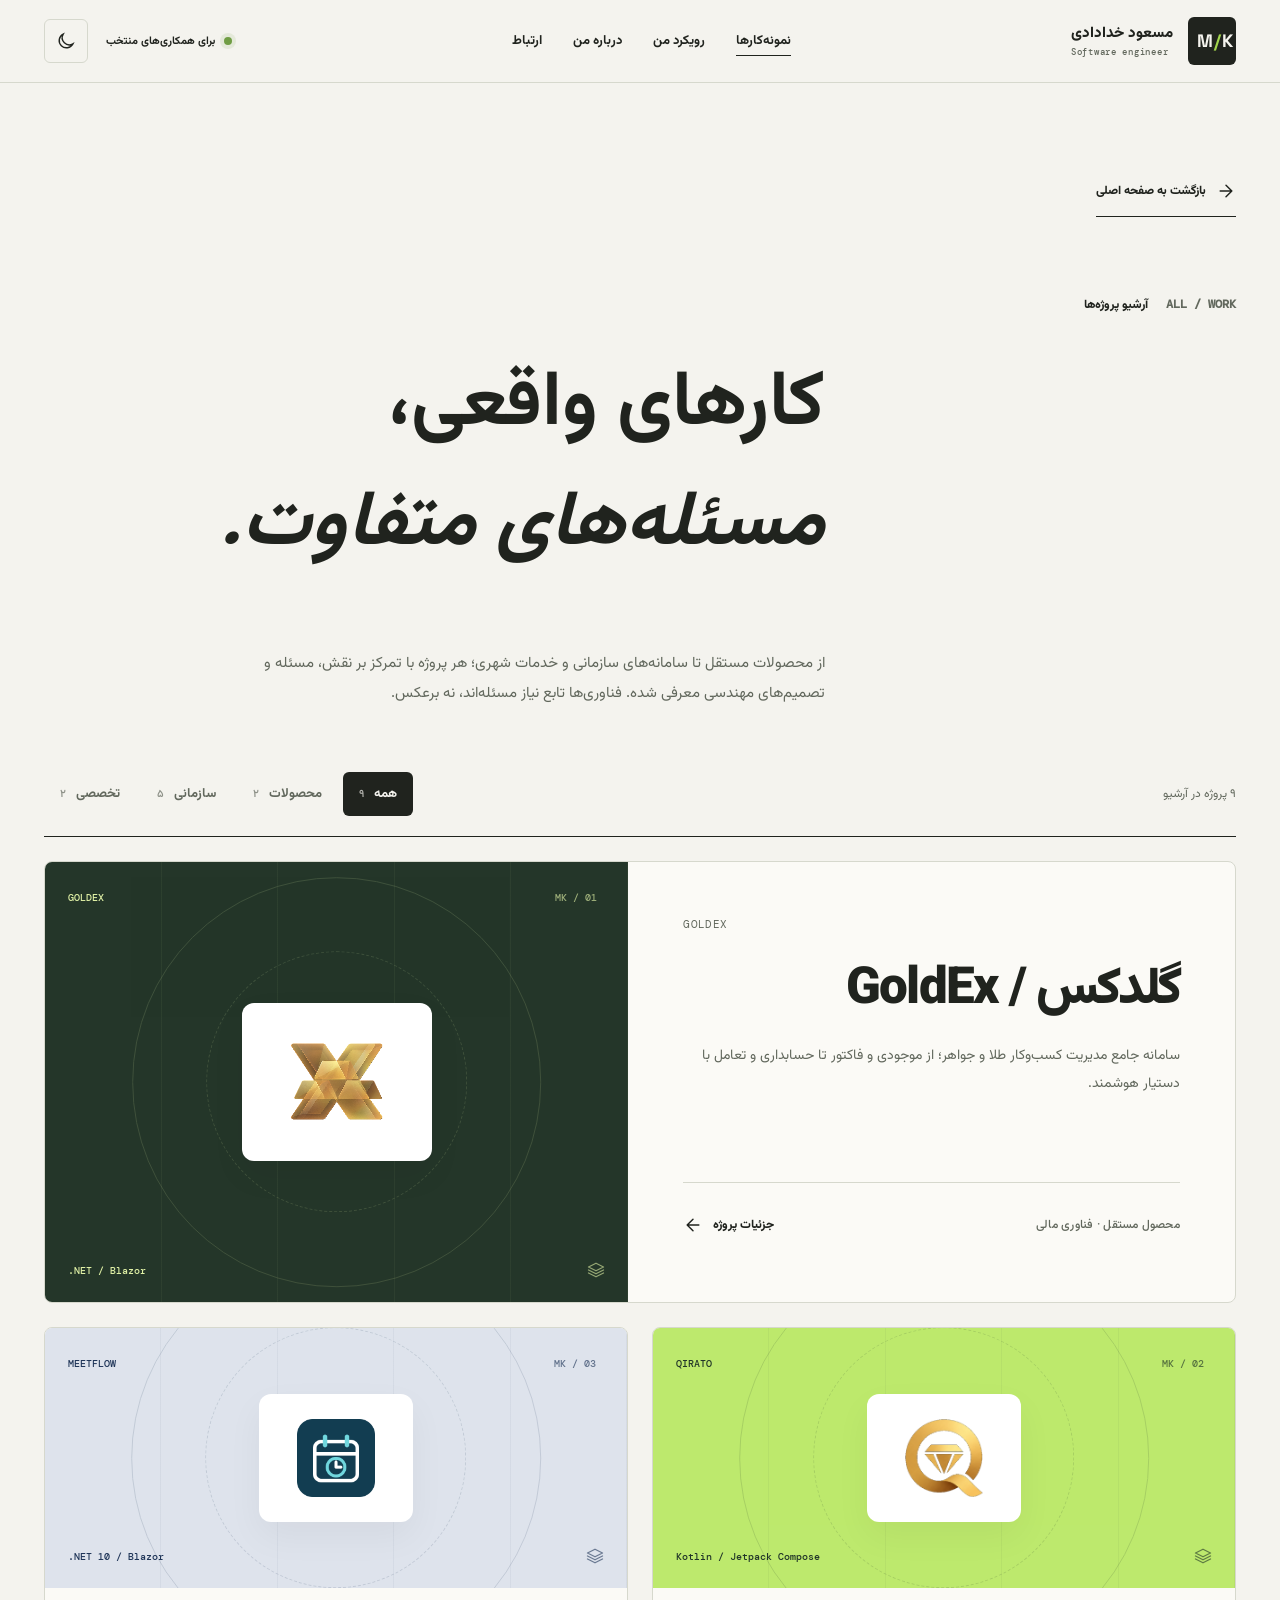
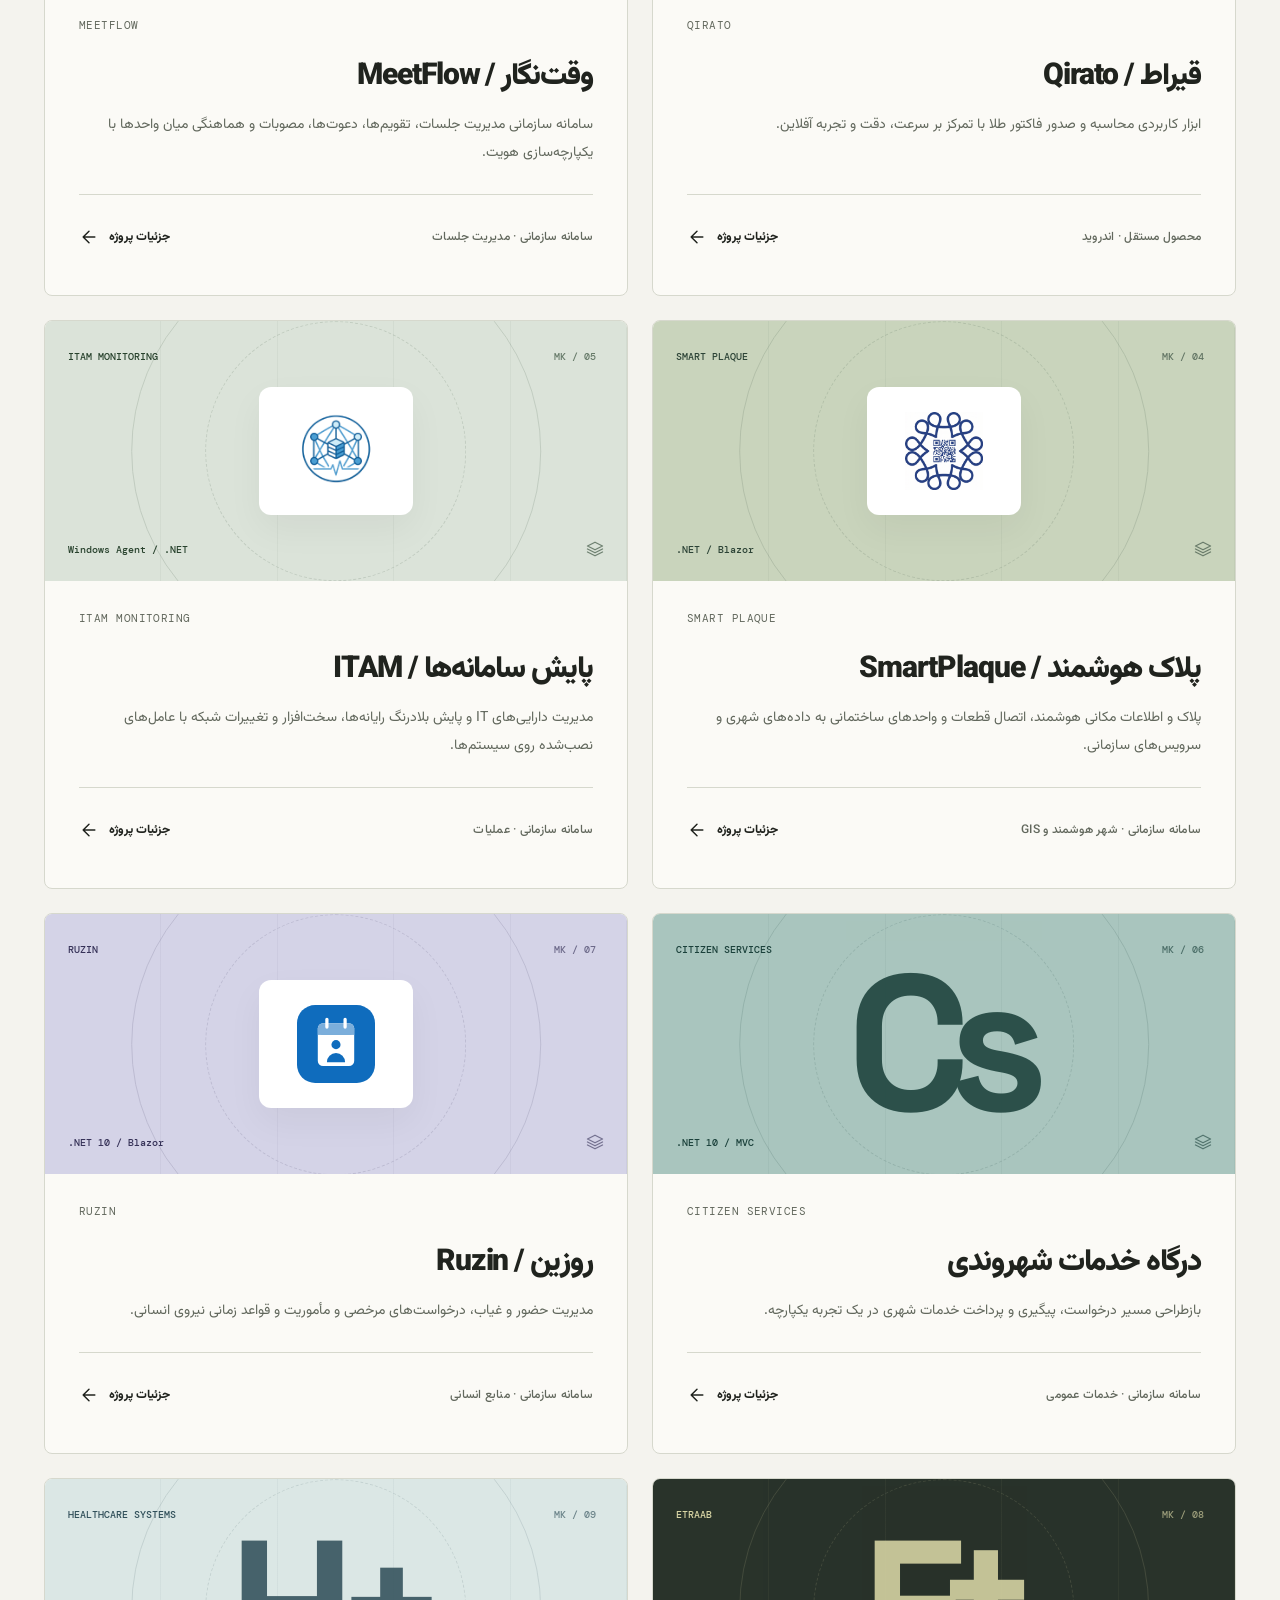
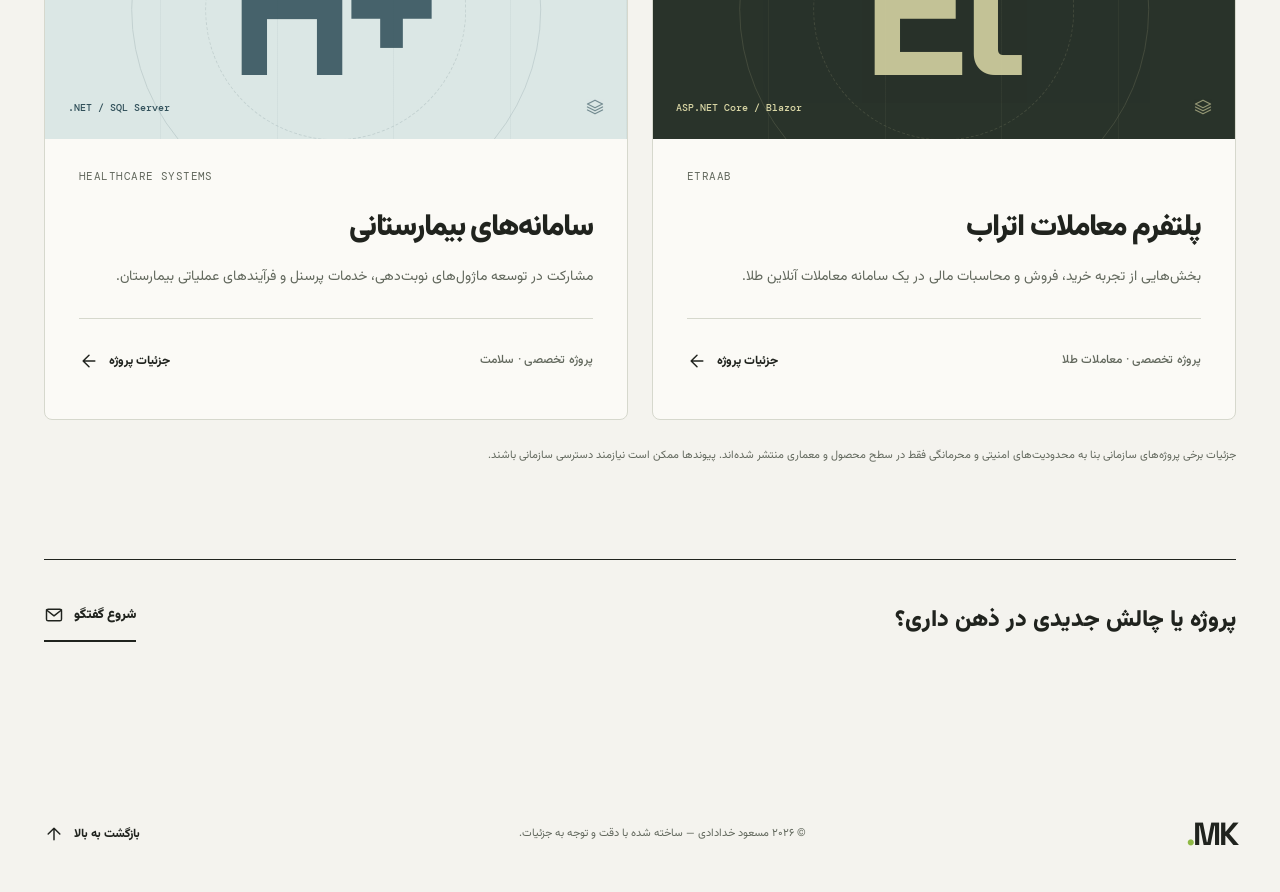
==== commit a050f6b1: "fix: contain and center project logos within their frames" ====
--- a/projects.html
+++ b/projects.html
@@ -17,8 +17,8 @@
   <link rel="icon" type="image/jpeg" href="/assets/masoud-portrait.jpg">
   <link rel="stylesheet" href="/assets/fonts/fonts.css">
   <script>try{document.documentElement.dataset.theme=localStorage.getItem("mk-theme")||(matchMedia("(prefers-color-scheme: dark)").matches?"dark":"light")}catch{}</script>
-  <link rel="stylesheet" href="/styles.css?v=20261029-refined">
-  <script defer src="/app.js?v=20261029-refined"></script>
+  <link rel="stylesheet" href="/styles.css?v=20261029-centered-logos">
+  <script defer src="/app.js?v=20261029-centered-logos"></script>
   <script type="application/ld+json">{"@context":"https://schema.org","@type":"Person","name":"Masoud Khodadadi","url":"https://masoudkhodadadi.ir/","jobTitle":"Software Engineer & Solution Architect","knowsAbout":["Software Architecture","Product Engineering","AI-assisted Software Development",".NET","Enterprise Systems"]}</script>
   <title>پروژه‌ها و نمونه‌کارها — مسعود خدادادی</title>
 </head>
--- a/styles.css
+++ b/styles.css
@@ -150,12 +150,12 @@
 .project-visual[data-visual="his"] { --vbg:#dbe7e5;--vfg:#31505a; }
 .visual-top { display:flex; align-items:center; justify-content:space-between; position:relative; z-index:3; font:500 10px/1.5 'DM Mono',monospace; }
 .visual-top span:last-child { border:1px solid currentColor; padding:5px 8px; }
-.visual-display { display:flex; align-items:center; justify-content:center; flex:1; position:relative; z-index:2; }
+.visual-display { display:flex; align-items:center; justify-content:center; position:absolute; inset:0; z-index:2; }
 .visual-monogram { font:700 clamp(90px,15vw,245px)/1 'Space Grotesk',sans-serif; letter-spacing:-.12em; opacity:.88; transform:translateX(-.04em); user-select:none; }
 .featured .visual-monogram { font-size:clamp(125px,22vw,310px); }
-.visual-logo { width:100%;height:100%;object-fit:contain; }
-.logo-plate {display:grid;place-items:center;width:clamp(120px,13vw,180px);height:clamp(100px,11vw,148px);padding:22px;background:#fff;border:1px solid #ffffff80;border-radius:12px;box-shadow:0 14px 36px #0000000c;transition:transform .4s var(--ease);}
-.featured .logo-plate {width:210px;height:170px;padding:28px;}
+.visual-logo { width:100%;height:100%;min-width:0;min-height:0;object-fit:contain; }
+.logo-plate {display:flex;align-items:center;justify-content:center;flex:0 0 auto;width:clamp(120px,12vw,164px);height:clamp(100px,10vw,140px);padding:24px;overflow:hidden;background:#fff;border:1px solid #ffffff80;border-radius:12px;box-shadow:0 14px 36px #0000000c;}
+.featured .logo-plate {width:190px;height:158px;padding:28px;}
 .visual-rules { position:absolute; inset:0; background:repeating-linear-gradient(to right,transparent 0,transparent calc(20% - 1px),currentColor calc(20% - 1px), currentColor 20%); opacity:.05; z-index:0; }
 .visual-orbit { position:absolute; width:clamp(240px,32vw,440px); aspect-ratio:1; border:1px solid currentColor; opacity:.25; border-radius:50%; left:-12%; top:10%; z-index:1; }
 .visual-orbit::after { content:""; position:absolute; inset:18%; border:1px dashed currentColor; border-radius:50%; }
@@ -463,7 +463,6 @@
 .visual-orbit {left:50%;top:50%;transform:translate(-50%,-50%);opacity:.14;}
 .visual-top span:last-child {border:0;opacity:.65;}
 .visual-bottom .icon {width:18px;height:18px;opacity:.6;}
-.project-card:hover .logo-plate {transform:translateY(-5px);}
 .filter-count {font-size:11px;opacity:.7;font-weight:500;}
 .work-all-link {border-radius:6px;}
 .archive-back,.archive-cta-link,.back-top {display:inline-flex;align-items:center;gap:10px;min-height:44px;}
@@ -473,7 +472,6 @@
 .copy-email .icon {color:inherit;}
 .dialog-top {position:sticky;top:-1px;background:var(--paper-raised);z-index:2;padding-top:12px;}
 .dialog-top > span {font-size:10px;}
-@media(hover:none) {.project-card:hover .logo-plate {transform:none;}}
 @media(max-width:700px) {
  .hero-overline {font-size:9px;letter-spacing:0;gap:12px;}
  .hero-overline .eyebrow:last-child {display:none;}
@@ -481,7 +479,7 @@
  .project-bottom {gap:10px;}
  .project-bottom > span {font-size:11px;}
  .project-open {font-size:12px;}
- .logo-plate,.featured .logo-plate {width:152px;height:124px;padding:22px;}
+ .logo-plate,.featured .logo-plate {width:144px;height:120px;padding:22px;}
  .expertise-card .cap-glyph {height:80px;margin:12px 0 18px;}
  .cap-glyph .icon {width:48px;height:48px;}
  .filters {width:100%;justify-content:space-between;gap:4px;}
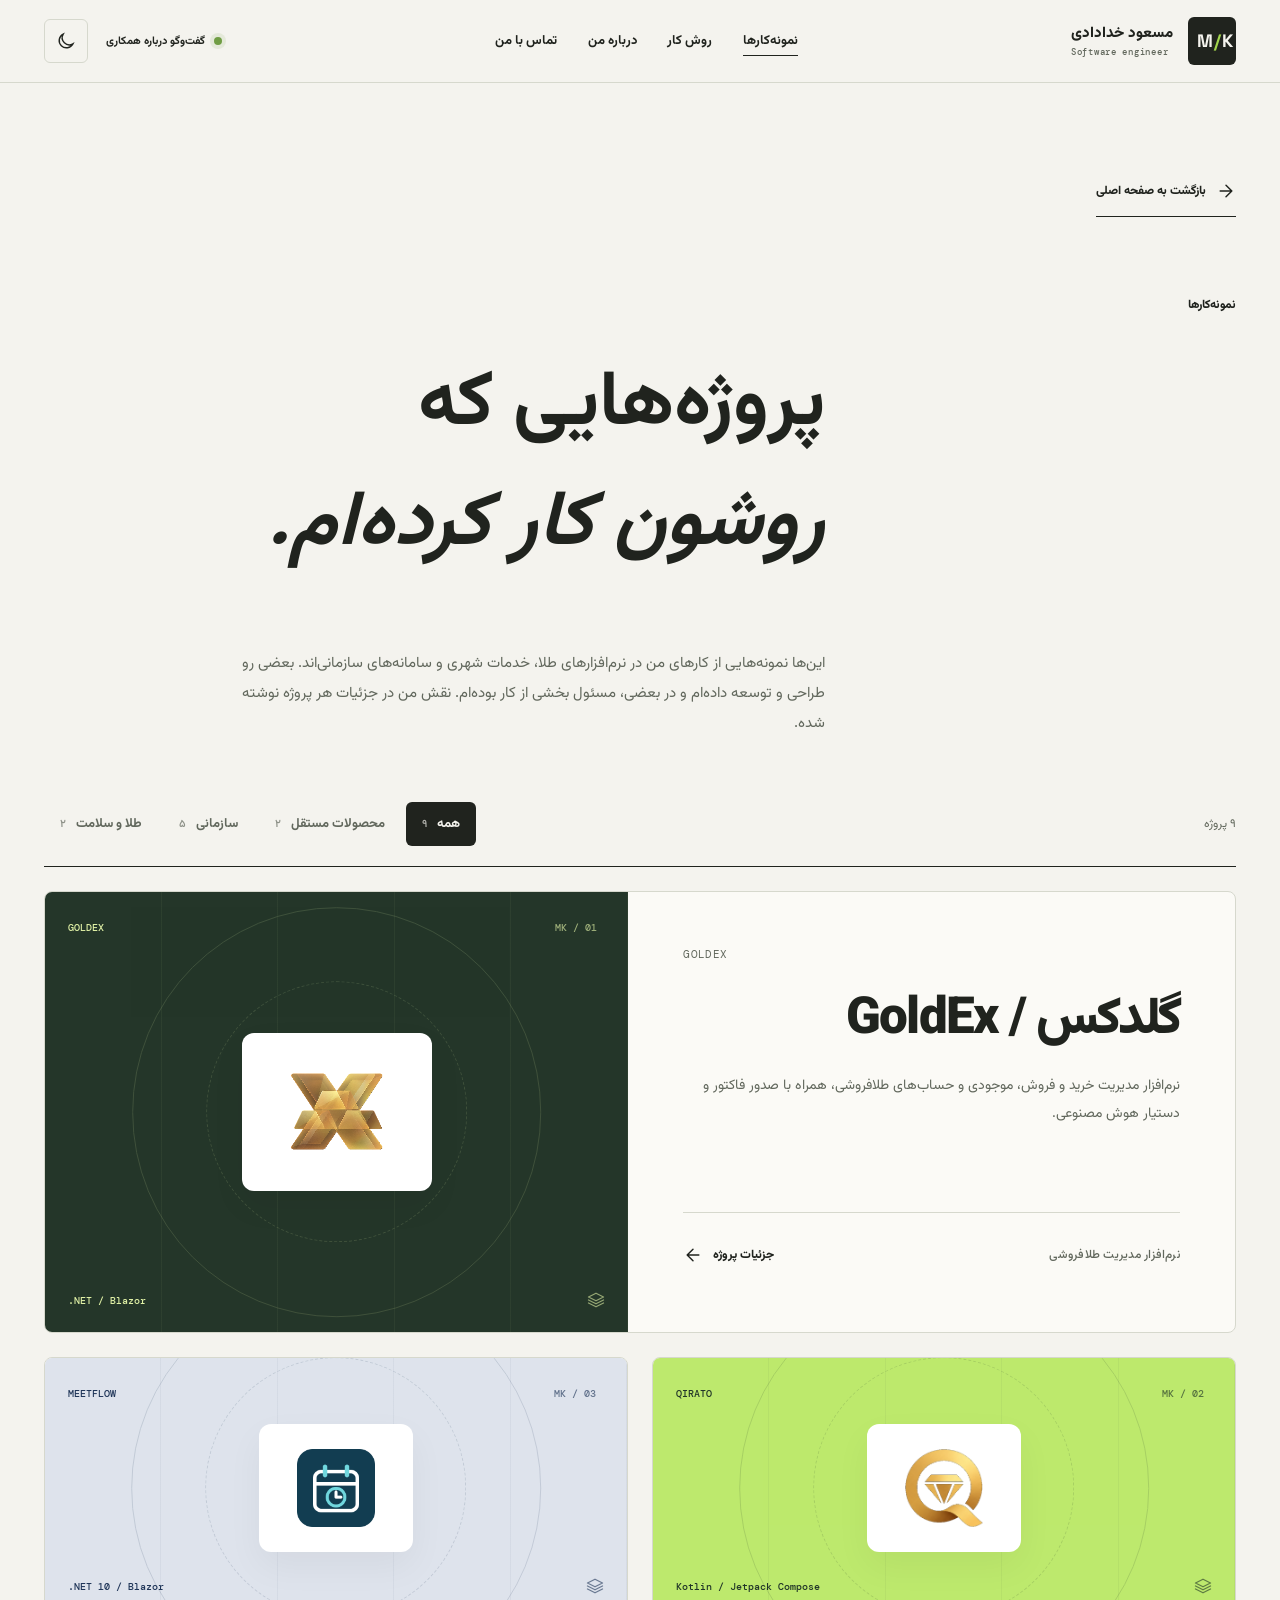
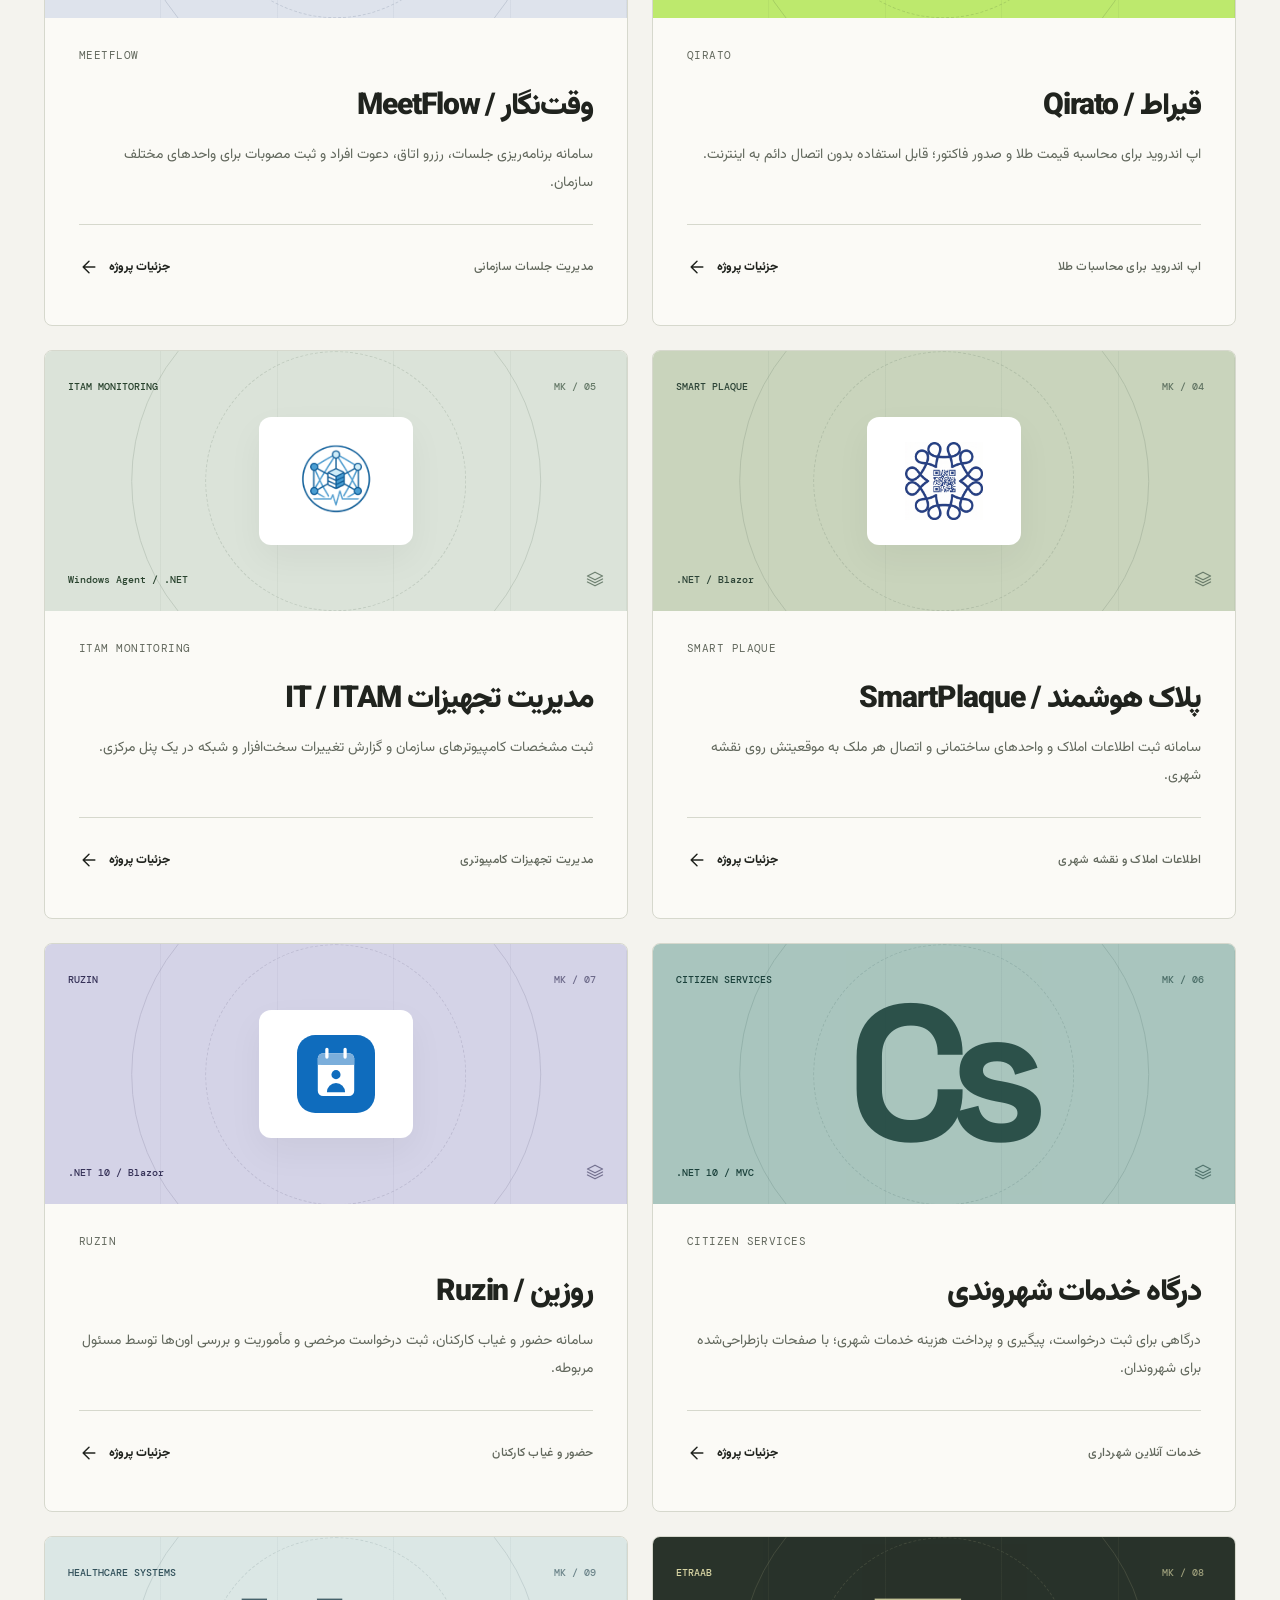
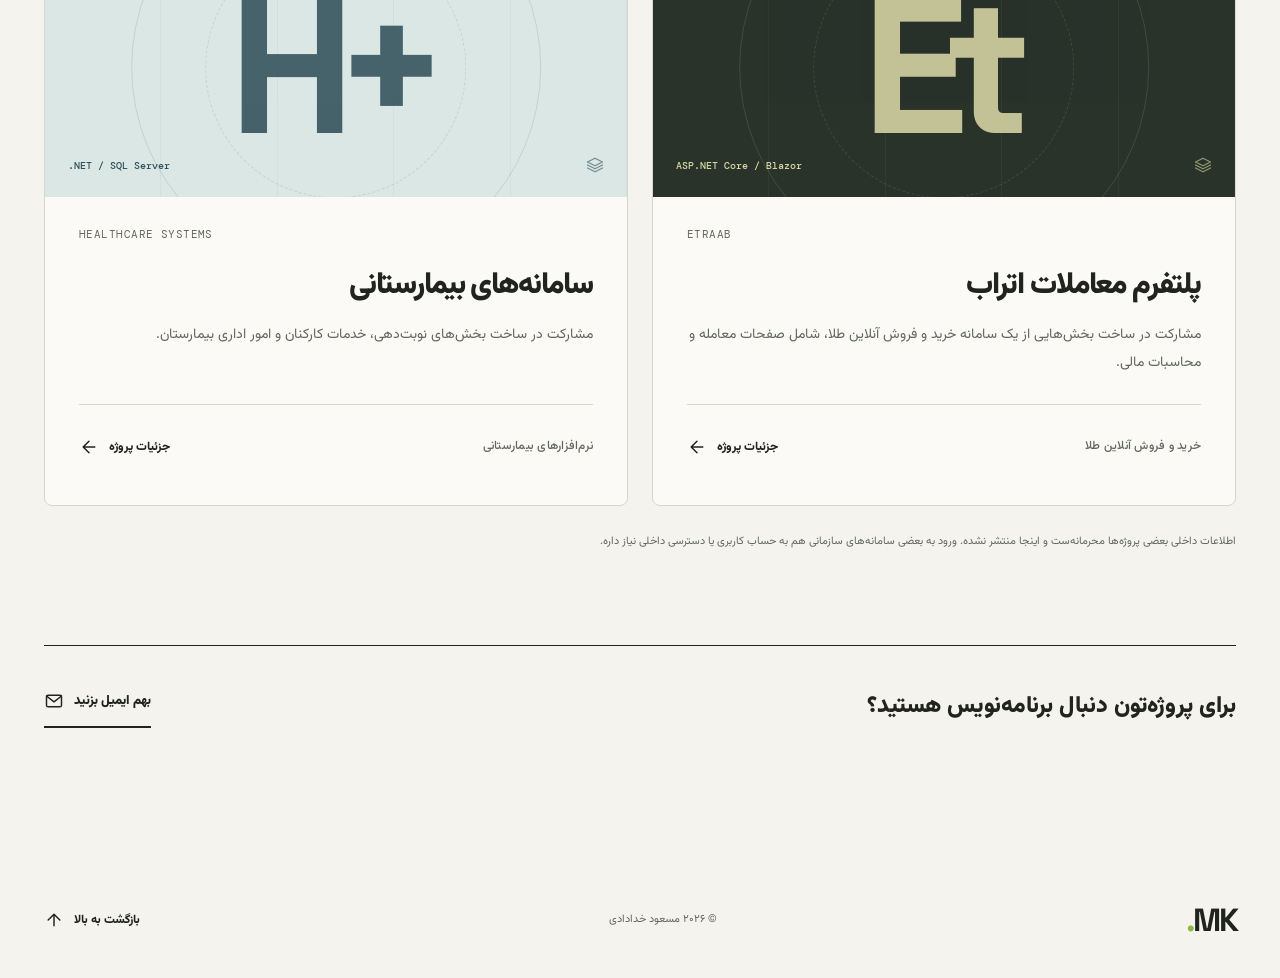
==== commit 24c4b4d7: "content: rewrite portfolio in clear conversational Persian" ====
--- a/projects.html
+++ b/projects.html
@@ -4,21 +4,21 @@
   <meta charset="utf-8">
   <meta name="viewport" content="width=device-width, initial-scale=1">
   <meta name="theme-color" content="#f4f3ee">
-  <meta name="description" content="آرشیو نمونه‌کارهای مسعود خدادادی: GoldEx، Qirato، وقت‌نگار، پلاک هوشمند، ITAM و سامانه‌های سازمانی دیگر همراه با مسئله، نقش و تصمیم‌های فنی.">
-  <meta name="keywords" content="مسعود خدادادی, Masoud Khodadadi, Software Engineer, Solution Architect, AI Native, Agent Orchestration, Product Engineering, GoldEx, .NET, معماری نرم‌افزار">
+  <meta name="description" content="نمونه‌کارهای مسعود خدادادی در نرم‌افزارهای طلا، خدمات شهری و سامانه‌های سازمانی؛ با توضیح کاربرد هر پروژه و کاری که در اون انجام داده‌ام.">
+  <meta name="keywords" content="مسعود خدادادی, Masoud Khodadadi, نمونه‌کار برنامه‌نویسی, نرم‌افزار طلا, خدمات شهروندی, سامانه سازمانی, GoldEx, .NET">
   <meta name="author" content="مسعود خدادادی">
   <meta property="og:type" content="website">
   <meta property="og:locale" content="fa_IR">
-  <meta property="og:title" content="مسعود خدادادی — مهندسیِ محصول، فراتر از کد">
-  <meta property="og:description" content="از شناخت مسئله و انتخاب معماری تا هدایت توسعه، اعتبارسنجی و تحویل نرم‌افزار.">
+  <meta property="og:title" content="نمونه‌کارها — مسعود خدادادی">
+  <meta property="og:description" content="گلدکس، قیراط، وقت‌نگار و پروژه‌های دیگه؛ با توضیح کاربرد هر نرم‌افزار و نقش من در ساخت اون.">
   <meta property="og:url" content="https://masoudkhodadadi.ir/projects.html">
   <meta property="og:image" content="https://masoudkhodadadi.ir/assets/masoud-portrait.jpg">
   <link rel="canonical" href="https://masoudkhodadadi.ir/projects.html">
   <link rel="icon" type="image/jpeg" href="/assets/masoud-portrait.jpg">
   <link rel="stylesheet" href="/assets/fonts/fonts.css">
   <script>try{document.documentElement.dataset.theme=localStorage.getItem("mk-theme")||(matchMedia("(prefers-color-scheme: dark)").matches?"dark":"light")}catch{}</script>
-  <link rel="stylesheet" href="/styles.css?v=20261029-centered-logos">
-  <script defer src="/app.js?v=20261029-centered-logos"></script>
+  <link rel="stylesheet" href="/styles.css?v=20261030-plain-persian">
+  <script defer src="/app.js?v=20261030-plain-persian"></script>
   <script type="application/ld+json">{"@context":"https://schema.org","@type":"Person","name":"Masoud Khodadadi","url":"https://masoudkhodadadi.ir/","jobTitle":"Software Engineer & Solution Architect","knowsAbout":["Software Architecture","Product Engineering","AI-assisted Software Development",".NET","Enterprise Systems"]}</script>
   <title>پروژه‌ها و نمونه‌کارها — مسعود خدادادی</title>
 </head>
@@ -33,12 +33,12 @@
       </a>
       <nav class="main-nav" aria-label="منوی اصلی">
         <a href="/projects.html" aria-current="page">نمونه‌کارها</a>
-        <a href="/index.html#approach">رویکرد من</a>
+        <a href="/index.html#approach">روش کار</a>
         <a href="/index.html#about">درباره من</a>
-        <a href="/index.html#contact">ارتباط</a>
+        <a href="/index.html#contact">تماس با من</a>
       </nav>
       <div class="header-actions">
-        <span class="availability-label"><span class="signal-dot"></span> برای همکاری‌های منتخب</span>
+        <a class="availability-label" href="/index.html#contact"><span class="signal-dot"></span> گفت‌وگو درباره همکاری</a>
         <button type="button" class="theme-switch" id="theme-switch" aria-label="تغییر حالت روشن و تاریک" title="تغییر تم">
           <svg class="moon-icon" viewBox="0 0 24 24" fill="none" stroke="currentColor" stroke-width="1.7" aria-hidden="true"><path d="M20.3 15.4A8.6 8.6 0 0 1 8.6 3.7 8.7 8.7 0 1 0 20.3 15.4Z"/></svg>
           <svg class="sun-icon" viewBox="0 0 24 24" fill="none" stroke="currentColor" stroke-width="1.7" aria-hidden="true"><circle cx="12" cy="12" r="4.2"/><path d="M12 1.5v2.2m0 16.6v2.2M1.5 12h2.2m16.6 0h2.2M4.6 4.6l1.6 1.6m11.6 11.6 1.6 1.6m0-14.8-1.6 1.6M6.2 17.8l-1.6 1.6"/></svg>
@@ -48,9 +48,9 @@
     </div>
     <nav class="mobile-nav" id="mobile-nav" aria-label="منوی موبایل" inert>
       <a href="/projects.html"><span>01</span> نمونه‌کارها</a>
-      <a href="/index.html#approach"><span>02</span> رویکرد من</a>
+      <a href="/index.html#approach"><span>02</span> روش کار</a>
       <a href="/index.html#about"><span>03</span> درباره من</a>
-      <a href="/index.html#contact"><span>04</span> ارتباط</a>
+      <a href="/index.html#contact"><span>04</span> تماس با من</a>
     </nav>
   </header>
 
@@ -59,38 +59,38 @@
       <div class="shell">
         <a class="archive-back" href="/index.html"><svg class="icon " viewBox="0 0 24 24" aria-hidden="true" focusable="false"><use href="/assets/icons.svg#arrow-right"></use></svg> بازگشت به صفحه اصلی</a>
         <div class="section-heading">
-          <div class="section-ident"><span class="section-no" lang="en">ALL / WORK</span><span>آرشیو پروژه‌ها</span></div>
+          <div class="section-ident"><span>نمونه‌کارها</span></div>
           <div>
-            <h1 id="work-heading" class="archive-title">کارهای واقعی،<br><em>مسئله‌های متفاوت.</em></h1>
-            <p>از محصولات مستقل تا سامانه‌های سازمانی و خدمات شهری؛ هر پروژه با تمرکز بر نقش، مسئله و تصمیم‌های مهندسی معرفی شده. فناوری‌ها تابع نیاز مسئله‌اند، نه برعکس.</p>
+            <h1 id="work-heading" class="archive-title">پروژه‌هایی که<br><em>روشون کار کرده‌ام.</em></h1>
+            <p>این‌ها نمونه‌هایی از کارهای من در نرم‌افزارهای طلا، خدمات شهری و سامانه‌های سازمانی‌اند. بعضی رو طراحی و توسعه داده‌ام و در بعضی، مسئول بخشی از کار بوده‌ام. نقش من در جزئیات هر پروژه نوشته شده.</p>
           </div>
         </div>
         <div class="work-toolbar">
           <span class="work-count" id="work-count" aria-live="polite">پروژه‌ها</span>
           <div class="filters" role="group" aria-label="فیلتر پروژه‌ها">
             <button type="button" class="filter-btn is-active" data-filter="all" aria-pressed="true">همه</button>
-            <button type="button" class="filter-btn" data-filter="product" aria-pressed="false">محصولات</button>
+            <button type="button" class="filter-btn" data-filter="product" aria-pressed="false">محصولات مستقل</button>
             <button type="button" class="filter-btn" data-filter="enterprise" aria-pressed="false">سازمانی</button>
-            <button type="button" class="filter-btn" data-filter="industry" aria-pressed="false">تخصصی</button>
+            <button type="button" class="filter-btn" data-filter="industry" aria-pressed="false">طلا و سلامت</button>
           </div>
         </div>
         <div class="project-grid" id="project-grid" aria-live="polite"></div>
-        <noscript><p>نمونه‌کارها: GoldEx، Qirato، MeetFlow، SmartPlaque، ITAM، CitizenService، Ruzin، Etraab و سامانه‌های بیمارستانی.</p></noscript>
-        <p class="work-note">جزئیات برخی پروژه‌های سازمانی بنا به محدودیت‌های امنیتی و محرمانگی فقط در سطح محصول و معماری منتشر شده‌اند. پیوندها ممکن است نیازمند دسترسی سازمانی باشند.</p>
-        <div class="archive-cta"><span>پروژه یا چالش جدیدی در ذهن داری؟</span><a class="archive-cta-link" href="mailto:masoud.xpress@gmail.com?subject=Software%20Collaboration">شروع گفتگو <svg class="icon " viewBox="0 0 24 24" aria-hidden="true" focusable="false"><use href="/assets/icons.svg#mail"></use></svg></a></div>
+        <noscript><p>نمونه‌کارها: گلدکس، قیراط، وقت‌نگار، پلاک هوشمند، مدیریت تجهیزات IT، خدمات شهروندی، روزین، اتراب و سامانه‌های بیمارستانی. برای دیدن جزئیات، جاوااسکریپت مرورگر رو فعال کنید.</p></noscript>
+        <p class="work-note">اطلاعات داخلی بعضی پروژه‌ها محرمانه‌ست و اینجا منتشر نشده. ورود به بعضی سامانه‌های سازمانی هم به حساب کاربری یا دسترسی داخلی نیاز داره.</p>
+        <div class="archive-cta"><span>برای پروژه‌تون دنبال برنامه‌نویس هستید؟</span><a class="archive-cta-link" href="mailto:masoud.xpress@gmail.com?subject=%D9%BE%DB%8C%D8%B4%D9%86%D9%87%D8%A7%D8%AF%20%D9%87%D9%85%DA%A9%D8%A7%D8%B1%DB%8C">بهم ایمیل بزنید <svg class="icon " viewBox="0 0 24 24" aria-hidden="true" focusable="false"><use href="/assets/icons.svg#mail"></use></svg></a></div>
       </div>
     </section>
   </main>
 
   <footer class="site-footer"><div class="shell footer-inner">
     <a class="footer-monogram" href="/index.html#top" aria-label="بازگشت به ابتدای صفحه">MK<span>.</span></a>
-    <span>© ۲۰۲۶ مسعود خدادادی — ساخته شده با دقت و توجه به جزئیات.</span>
+    <span>© ۲۰۲۶ مسعود خدادادی</span>
     <a class="back-top" href="/index.html#top">بازگشت به بالا <svg class="icon " viewBox="0 0 24 24" aria-hidden="true" focusable="false"><use href="/assets/icons.svg#arrow-up"></use></svg></a>
   </div></footer>
 
   <dialog class="project-dialog" id="project-dialog" aria-labelledby="dialog-heading">
     <div class="dialog-shell">
-      <div class="dialog-top"><span lang="en">SELECTED WORK / CASE STUDY</span><button class="dialog-close" id="dialog-close" type="button" aria-label="بستن جزئیات"><svg class="icon " viewBox="0 0 24 24" aria-hidden="true" focusable="false"><use href="/assets/icons.svg#close"></use></svg></button></div>
+      <div class="dialog-top"><span>درباره پروژه</span><button class="dialog-close" id="dialog-close" type="button" aria-label="بستن جزئیات"><svg class="icon " viewBox="0 0 24 24" aria-hidden="true" focusable="false"><use href="/assets/icons.svg#close"></use></svg></button></div>
       <div id="dialog-content"></div>
     </div>
   </dialog>
